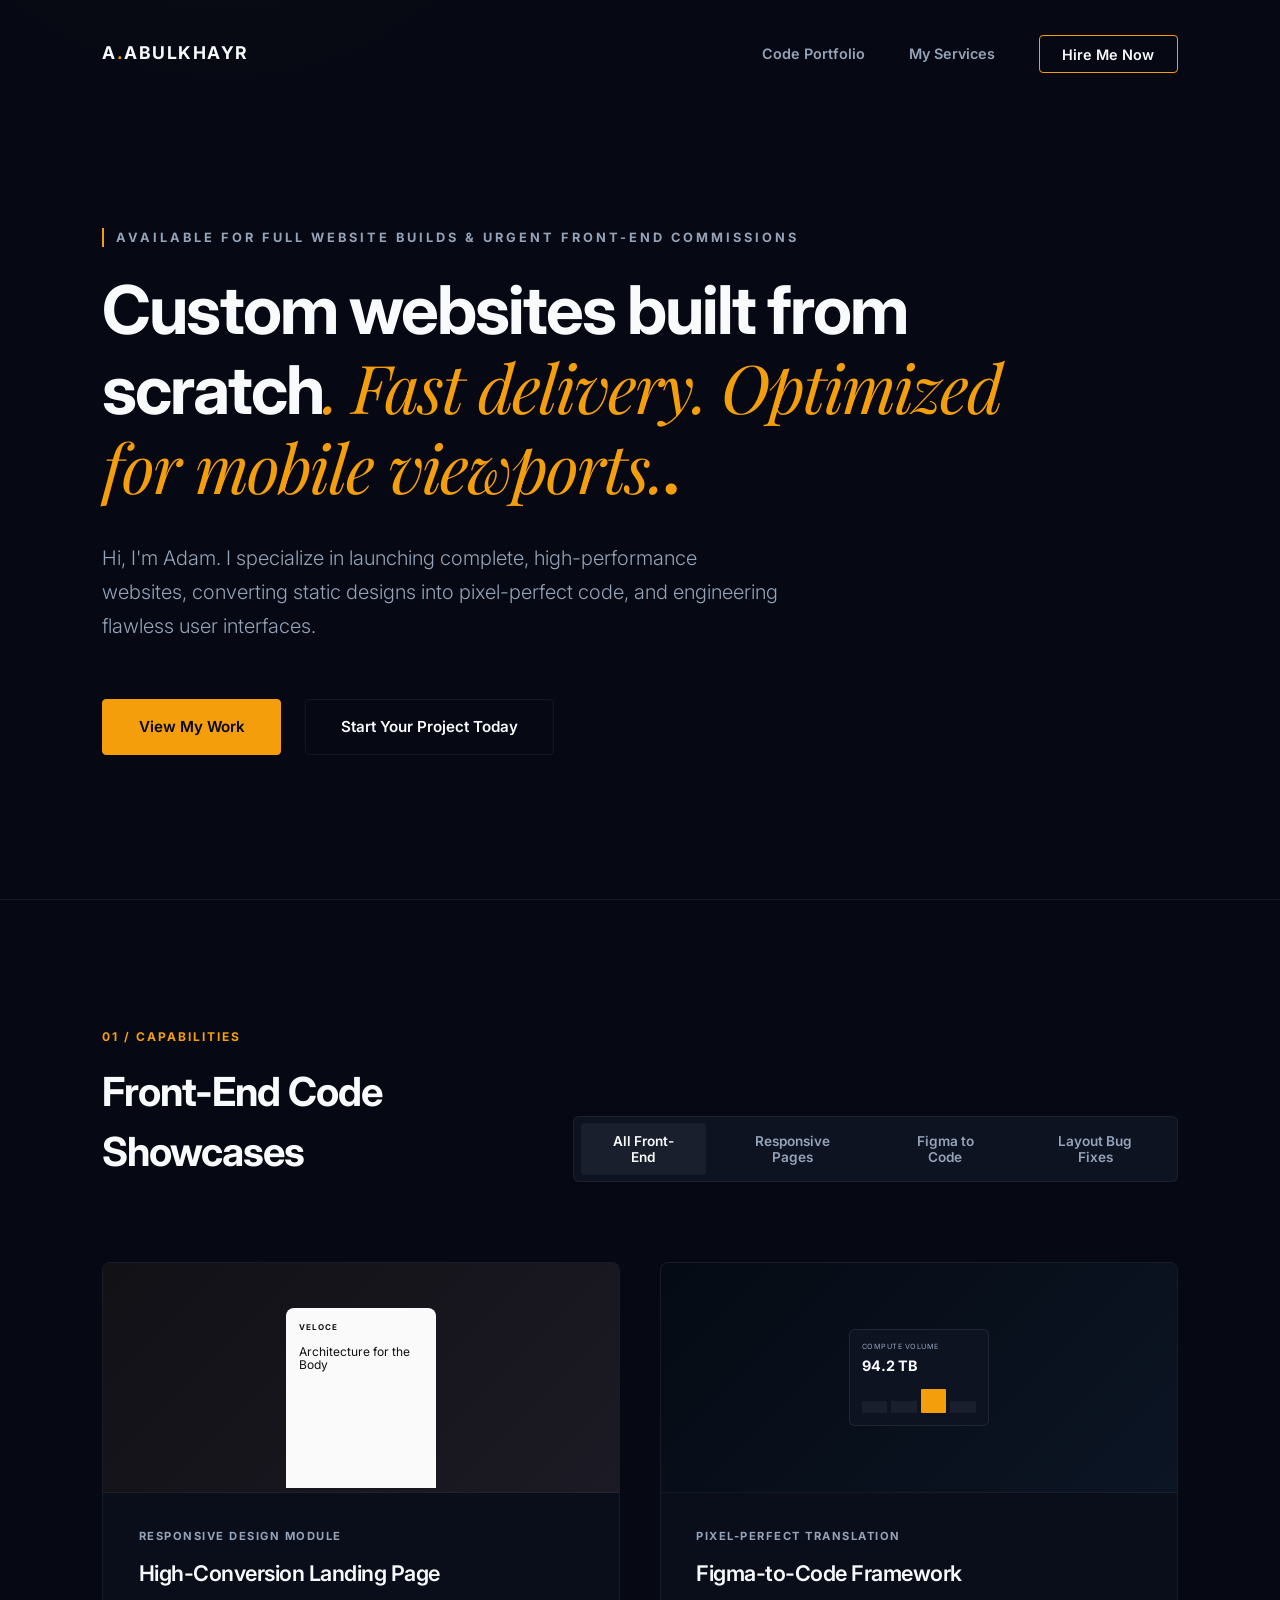
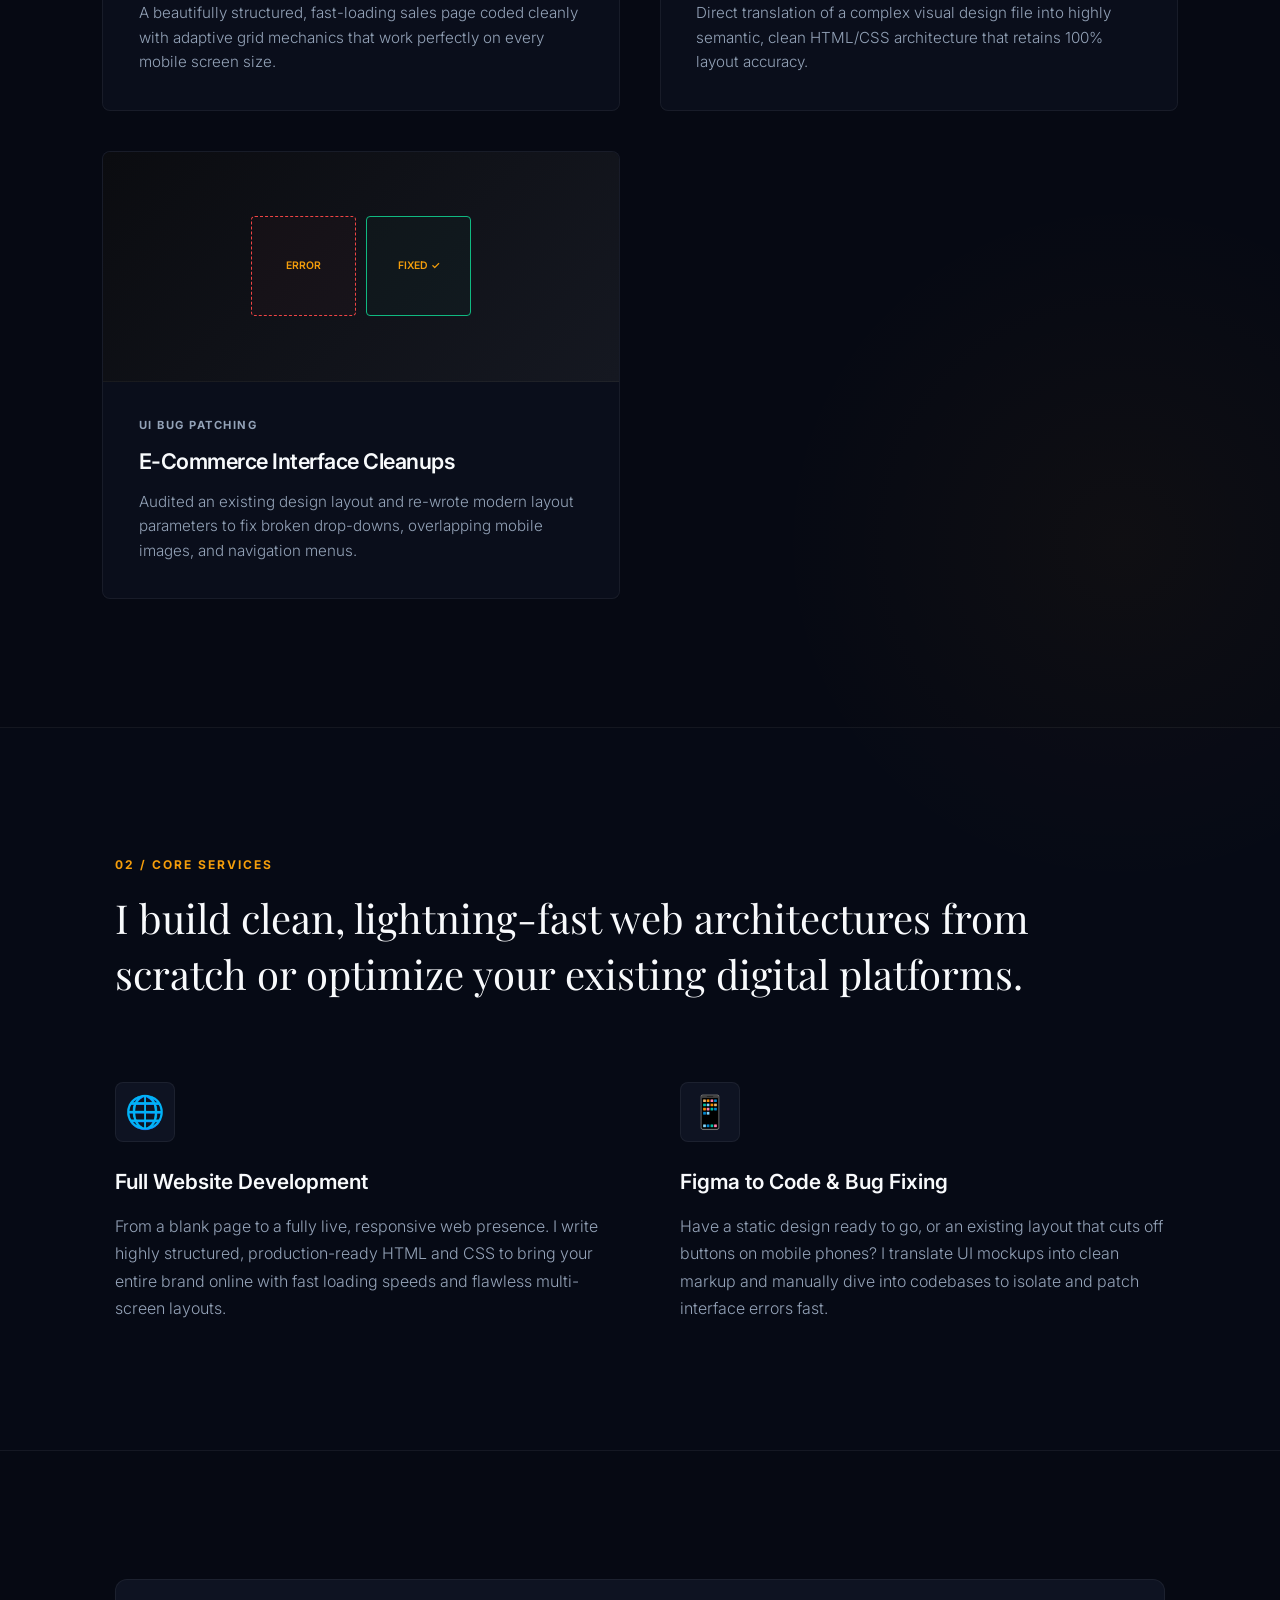
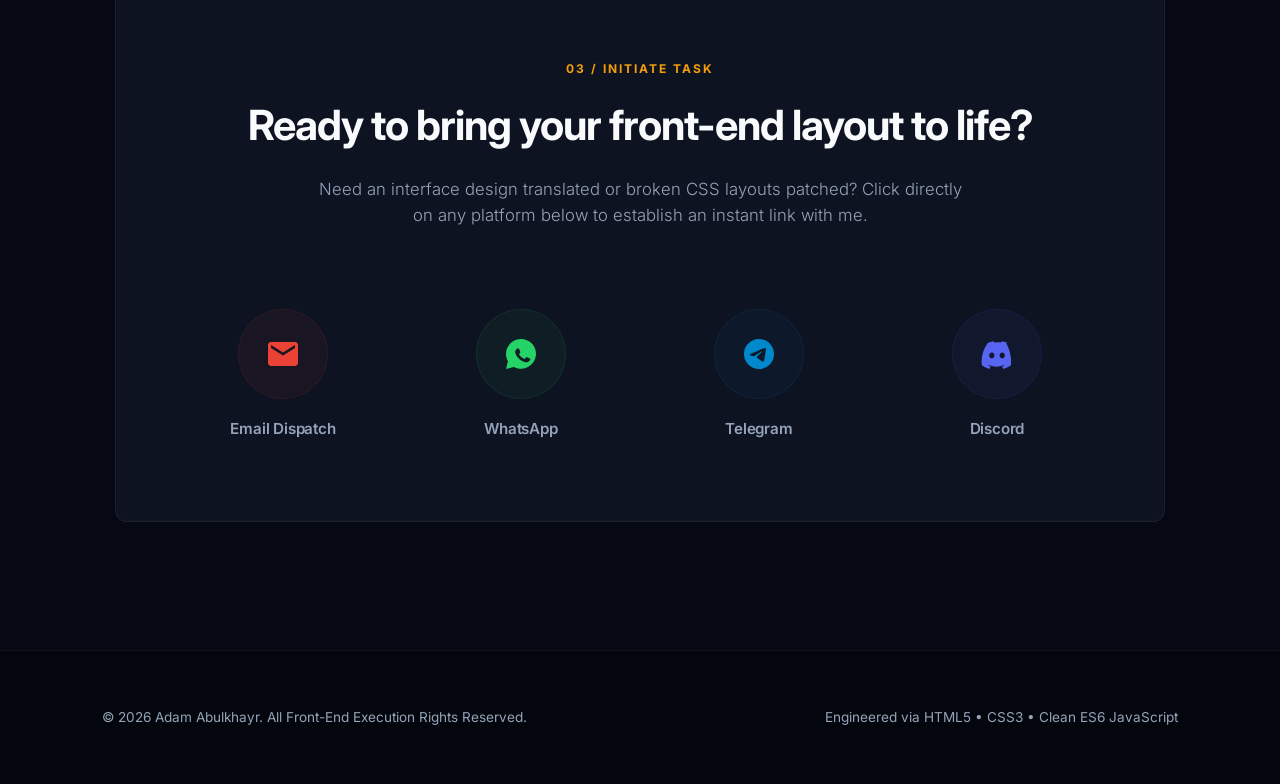
==== index.html @ d2951fb2 "Add files via upload" ====
<!DOCTYPE html>
<html lang="en">
<head>
    <meta charset="UTF-8">
    <meta name="viewport" content="width=device-width, initial-scale=1.0">
    <title>Adam Abulkhayr — Front-End Developer & UI Engineer</title>
    <link rel="icon" type="image/x-icon" href="favicon.ico">
    <link rel="stylesheet" href="style.css">
    <link rel="preconnect" href="https://fonts.googleapis.com">
    <link rel="preconnect" href="https://fonts.gstatic.com" crossorigin>
    <link href="https://fonts.googleapis.com/css2?family=Inter:wght@300;400;600;700&family=Playfair+Display:ital,wght@0,600;1,400&display=swap" rel="stylesheet">
</head>
<body>

    <div class="bg-glow glow-1"></div>
    <div class="bg-glow glow-2"></div>
    <div class="grid-overlay"></div>

    <header>
        <div class="logo">A<span>.</span>ABULKHAYR</div>
        <nav>
            <a href="#work">Code Portfolio</a>
            <a href="#services">My Services</a>
            <a href="#contact" class="nav-cta">Hire Me Now</a>
        </nav>
    </header>

    <section class="hero">
        <div class="hero-container">
            <h2 class="subtitle-tag">Available for Full Website Builds & Urgent Front-End Commissions</h2>
            <h1>Custom websites built from scratch<span class="serif-italic">. Fast delivery. Optimized for mobile viewports.</span><span>.</span></h1>
            <p class="hero-lead">Hi, I'm Adam. I specialize in launching complete, high-performance websites, converting static designs into pixel-perfect code, and engineering flawless user interfaces.</p>
            <div class="hero-actions">
                <a href="#work" class="btn-primary">View My Work</a>
                <a href="#contact" class="btn-secondary">Start Your Project Today</a>
            </div>
        </div>
    </section>

    <section id="work" class="work-section">
        <div class="section-header">
            <div>
                <p class="section-tag">01 / CAPABILITIES</p>
                <h2>Front-End Code Showcases</h2>
            </div>
            <div class="filter-tabs">
                <button class="filter-btn active" data-filter="all">All Front-End</button>
                <button class="filter-btn" data-filter="responsive">Responsive Pages</button>
                <button class="filter-btn" data-filter="figma">Figma to Code</button>
                <button class="filter-btn" data-filter="bugs">Layout Bug Fixes</button>
            </div>
        </div>

        <div class="portfolio-grid">
            <div class="project-card" data-category="responsive" onclick="window.location.href='demos.html#demo1'" style="cursor: pointer;">
                <div class="card-media preview-responsive">
                    <div class="mock-ui-phone-preview">
                        <div class="mini-veloce-hero">
                            <div class="mini-logo">VELOCE</div>
                            <div class="mini-title">Architecture for the Body</div>
                            <div class="mini-img-stripe"></div>
                        </div>
                    </div>
                    <div class="media-overlay"><span>Launch Live Demo</span></div>
                </div>
                <div class="card-body">
                    <span class="card-tag">RESPONSIVE DESIGN MODULE</span>
                    <h3>High-Conversion Landing Page</h3>
                    <p>A beautifully structured, fast-loading sales page coded cleanly with adaptive grid mechanics that work perfectly on every mobile screen size.</p>
                </div>
            </div>
            
            <div class="project-card" data-category="figma" onclick="window.location.href='demos.html#demo2'" style="cursor: pointer;">
                <div class="card-media preview-figma">
                    <div class="mock-ui-canvas-preview">
                        <div class="mini-dashboard-widget">
                            <div class="mini-w-title">COMPUTE VOLUME</div>
                            <div class="mini-w-value">94.2 TB</div>
                            <div class="mini-w-graph">
                                <span></span><span></span><span></span><span></span>
                            </div>
                        </div>
                    </div>
                    <div class="media-overlay"><span>Launch Live Demo</span></div>
                </div>
                <div class="card-body">
                    <span class="card-tag">PIXEL-PERFECT TRANSLATION</span>
                    <h3>Figma-to-Code Framework</h3>
                    <p>Direct translation of a complex visual design file into highly semantic, clean HTML/CSS architecture that retains 100% layout accuracy.</p>
                </div>
            </div>
            
            <div class="project-card" data-category="bugs" onclick="window.location.href='demos.html#demo3'" style="cursor: pointer;">
                <div class="card-media preview-bugs">
                    <div class="mock-ui-split-preview">
                        <div class="mini-pane-broken"><span>Error</span></div>
                        <div class="mini-pane-fixed"><span>Fixed ✓</span></div>
                    </div>
                    <div class="media-overlay"><span>Launch Live Demo</span></div>
                </div>
                <div class="card-body">
                    <span class="card-tag">UI BUG PATCHING</span>
                    <h3>E-Commerce Interface Cleanups</h3>
                    <p>Audited an existing design layout and re-wrote modern layout parameters to fix broken drop-downs, overlapping mobile images, and navigation menus.</p>
                </div>
            </div>
        </div>
    </section>

    <section id="services" class="services-section">
        <div class="services-container">
            <p class="section-tag">02 / CORE SERVICES</p>
            <h2>I build clean, lightning-fast web architectures from scratch or optimize your existing digital platforms.</h2>
            <div class="services-grid">
                <div class="services-col">
                    <div class="service-icon-wrapper">🌐</div>
                    <h3>Full Website Development</h3>
                    <p>From a blank page to a fully live, responsive web presence. I write highly structured, production-ready HTML and CSS to bring your entire brand online with fast loading speeds and flawless multi-screen layouts.</p>
                </div>
                <div class="services-col">
                    <div class="service-icon-wrapper">📱</div>
                    <h3>Figma to Code & Bug Fixing</h3>
                    <p>Have a static design ready to go, or an existing layout that cuts off buttons on mobile phones? I translate UI mockups into clean markup and manually dive into codebases to isolate and patch interface errors fast.</p>
                </div>
            </div>
        </div>
    </section>

    <section id="contact" class="contact-section">
        <div class="contact-card">
            <p class="section-tag">03 / INITIATE TASK</p>
            <h2>Ready to bring your front-end layout to life?</h2>
            <p class="contact-lead">Need an interface design translated or broken CSS layouts patched? Click directly on any platform below to establish an instant link with me.</p>
            
            <div class="massive-icon-matrix">
                <a href="mailto:iamadamabulkhayr@gmail.com" class="matrix-link-target" title="Send Email" target="_blank" rel="noopener">
                    <div class="giant-brand-icon icon-gmail">
                        <svg viewBox="0 0 24 24" fill="currentColor" xmlns="http://www.w3.org/2000/svg" preserveAspectRatio="xMidYMid meet">
                            <path d="M20 4H4c-1.1 0-2 .9-2 2v12c0 1.1.9 2 2 2h16c1.1 0 2-.9 2-2V6c0-1.1-.9-2-2-2zm0 4l-8 5-8-5V6l8 5 8-5v2z"/>
                        </svg>
                    </div>
                    <span class="matrix-label">Email Dispatch</span>
                </a>

                <a href="https://wa.me/2349077966090" class="matrix-link-target" title="Chat on WhatsApp" target="_blank" rel="noopener">
                    <div class="giant-brand-icon icon-whatsapp">
                        <svg viewBox="0 0 24 24" fill="currentColor" xmlns="http://www.w3.org/2000/svg" preserveAspectRatio="xMidYMid meet">
                            <path d="M12.004 2c-5.518 0-9.996 4.477-9.996 9.995 0 1.763.458 3.42 1.257 4.876L2 22l5.28-1.385c1.4.764 2.996 1.186 4.724 1.186 5.518 0 9.996-4.477 9.996-9.995C22 6.477 17.522 2 12.004 2zm5.83 14.238c-.24.675-1.187 1.226-1.637 1.272-.44.046-.874.223-2.812-.534-2.48-.968-4.085-3.486-4.207-3.65-.122-.164-1.026-1.365-1.026-2.604 0-1.24.653-1.85.886-2.102.233-.252.512-.315.683-.315.17 0 .342.002.49.01.15.007.35-.057.548.42.204.493.698 1.7.759 1.823.06.124.1.267.018.432-.082.165-.123.268-.246.412-.122.144-.258.32-.367.43-.122.12-.25.25-.107.496.143.245.635 1.047 1.36 1.693.935.83 1.722 1.086 1.967 1.208.245.122.39.103.534-.06.144-.165.613-.712.776-.957.164-.244.327-.205.55-.123.224.083 1.423.67 1.669.793.246.123.408.185.47.29.06.106.06.61-.18 1.285z"/>
                        </svg>
                    </div>
                    <span class="matrix-label">WhatsApp</span>
                </a>

                <a href="https://t.me/adamabulkahyr" class="matrix-link-target" title="Open Telegram Channel" target="_blank" rel="noopener">
                    <div class="giant-brand-icon icon-telegram">
                        <svg viewBox="0 0 24 24" fill="currentColor" xmlns="http://www.w3.org/2000/svg" preserveAspectRatio="xMidYMid meet">
                            <path d="M12 2C6.48 2 2 6.48 2 12s4.48 10 10 10 10-4.48 10-10S17.52 2 12 2zm4.64 6.8c-.15 1.58-.8 5.42-1.13 7.19-.14.75-.42 1-.68 1.03-.58.05-1.02-.38-1.58-.75-.88-.58-1.38-.94-2.23-1.5-1-.65-.35-1 .22-1.59.15-.15 2.71-2.48 2.76-2.69a.2.2 0 00-.05-.18c-.06-.05-.14-.03-.21-.02-.09.02-1.49.95-4.22 2.79-.4.27-.76.41-1.08.4-.36-.01-1.04-.2-1.55-.37-.63-.2-1.12-.31-1.08-.66.02-.18.27-.36.74-.55 2.92-1.27 4.86-2.11 5.83-2.51 2.78-1.16 3.35-1.36 3.73-1.36.08 0 .27.02.39.12.1.08.13.19.14.27-.01.06.01.24 0 .33z"/>
                        </svg>
                    </div>
                    <span class="matrix-label">Telegram</span>
                </a>

                <a href="#" class="matrix-link-target" title="Copy Discord Username" onclick="navigator.clipboard.writeText('adamabulkahyr'); alert('Discord handle copied to clipboard!'); return false;">
                    <div class="giant-brand-icon icon-discord">
                        <svg viewBox="0 0 24 24" fill="currentColor" xmlns="http://www.w3.org/2000/svg" preserveAspectRatio="xMidYMid meet">
                            <path d="M19.27 4.73a16.1 16.1 0 00-3.97-1.23.05.05 0 00-.05.02c-.17.3-.37.63-.5.78a14.85 14.85 0 00-4.5 0c-.13-.15-.33-.48-.5-.78a.05.05 0 00-.05-.02 16.1 16.1 0 00-3.97 1.23.05.05 0 00-.02.02C2.18 9.79 1.48 14.71 1.83 19.54a.05.05 0 00.02.04 16.18 16.18 0 004.9 2.48.05.05 0 00.06-.02c.38-.52.72-1.07 1-1.65a.05.05 0 00-.03-.07 10.57 10.57 0 01-1.54-.73.05.05 0 010-.09c.1-.07.2-.15.3-.23a.05.05 0 01.05 0 11.53 11.53 0 009.96 0 .05.05 0 01.05 0c.1.08.2.16.3.23a.05.05 0 010 .09 10.51 10.51 0 01-1.54.73.05.05 0 00-.03.07c.29.58.63 1.13 1 1.65a.05.05 0 00.06.02 16.18 16.18 0 004.9-2.48.05.05 0 00.02-.04c.4-5.34-.66-10.22-3.1-14.79a.05.05 0 00-.02-.02zM8.52 14.91c-.95 0-1.74-.88-1.74-1.95s.76-1.95 1.74-1.95c.99 0 1.76.88 1.74 1.95 0 1.07-.75 1.95-1.74 1.95zm6.96 0c-.95 0-1.74-.88-1.74-1.95s.76-1.95 1.74-1.95c.99 0 1.76.88 1.74 1.95 0 1.07-.75 1.95-1.74 1.95z"/>
                        </svg>
                    </div>
                    <span class="matrix-label">Discord</span>
                </a>
            </div>
        </div>
    </section>

    <footer>
        <div class="footer-wrap">
            <p class="copyright">&copy; 2026 Adam Abulkhayr. All Front-End Execution Rights Reserved.</p>
            <p class="footer-tech">Engineered via HTML5 • CSS3 • Clean ES6 JavaScript</p>
        </div>
    </footer>

    <script src="main.js"></script>
</body>
</html>
---- style.css ----
:root {
    --bg-base: #060913;
    --bg-surface: #0e1322;
    --bg-card: rgba(14, 19, 34, 0.6);
    --border-subtle: rgba(255, 255, 255, 0.06);
    --text-main: #f8fafc;
    --text-muted: #94a3b8;
    --accent: #f59e0b;
    --accent-hover: #fbbf24;
    --transition-smooth: all 0.4s cubic-bezier(0.16, 1, 0.3, 1);
}

/* Global Layout Rules */
* { margin: 0; padding: 0; box-sizing: border-box; font-family: 'Inter', sans-serif; scroll-behavior: smooth; }
body { background-color: var(--bg-base); color: var(--text-main); overflow-x: hidden; position: relative; line-height: 1.5; }
span { color: var(--accent); }
.serif-italic { font-family: 'Playfair Display', serif; font-style: italic; font-weight: 400; }
.section-tag { font-size: 0.75rem; font-weight: 700; letter-spacing: 2px; color: var(--accent); margin-bottom: 1rem; }

/* Background Overlays */
.bg-glow { position: absolute; width: 700px; height: 700px; border-radius: 50%; background: radial-gradient(circle, rgba(245, 158, 11, 0.04) 0%, rgba(0,0,0,0) 70%); z-index: -2; pointer-events: none; }
.glow-1 { top: -15%; left: -10%; }
.glow-2 { top: 45%; right: -15%; }
.grid-overlay { position: fixed; top: 0; left: 0; width: 100%; height: 100%; background-image: linear-gradient(rgba(255, 255, 255, 0.005) 1px, transparent 1px), linear-gradient(90deg, rgba(255, 255, 255, 0.005) 1px, transparent 1px); background-size: 40px 40px; z-index: -1; pointer-events: none; }

/* Header & Nav */
header { display: flex; justify-content: space-between; align-items: center; padding: 2.5rem 8%; position: absolute; width: 100%; z-index: 10; }
.logo { font-weight: 700; font-size: 1.1rem; letter-spacing: 1.5px; }
nav a { color: var(--text-muted); text-decoration: none; font-weight: 600; font-size: 0.9rem; margin-left: 2.5rem; transition: var(--transition-smooth); }
nav a:hover { color: var(--text-main); }
.nav-cta { border: 1px solid var(--accent); color: var(--text-main) !important; padding: 0.6rem 1.4rem; border-radius: 4px; }
.nav-cta:hover { background-color: rgba(245, 158, 11, 0.1); transform: translateY(-1px); }

/* Hero */
.hero { min-height: 100vh; display: flex; align-items: center; padding: 0 8%; border-bottom: 1px solid var(--border-subtle); }
.hero-container { max-width: 920px; padding-top: 5rem; }
.subtitle-tag { font-size: 0.8rem; text-transform: uppercase; letter-spacing: 3px; color: var(--text-muted); margin-bottom: 1.5rem; display: inline-block; border-left: 2px solid var(--accent); padding-left: 12px; }
.hero h1 { font-size: 4.2rem; font-weight: 700; line-height: 1.15; letter-spacing: -2px; margin-bottom: 2rem; }
.hero-lead { font-size: 1.25rem; line-height: 1.7; color: var(--text-muted); max-width: 680px; margin-bottom: 3.5rem; font-weight: 300; }
.hero-actions { display: flex; gap: 1.5rem; }

.btn-primary, .btn-secondary { padding: 1rem 2.2rem; border-radius: 4px; font-weight: 600; text-decoration: none; font-size: 0.95rem; transition: var(--transition-smooth); cursor: pointer; border: 1px solid transparent; }
.btn-primary { background-color: var(--accent); color: var(--bg-base); border-color: var(--accent); }
.btn-primary:hover { background-color: var(--accent-hover); border-color: var(--accent-hover); transform: translateY(-2px); box-shadow: 0 10px 20px rgba(245, 158, 11, 0.15); }
.btn-secondary { background-color: transparent; color: var(--text-main); border-color: var(--border-subtle); }
.btn-secondary:hover { background-color: rgba(255,255,255,0.02); border-color: var(--text-muted); transform: translateY(-2px); }

/* Portfolio Grid Infrastructure */
.work-section { padding: 8rem 8%; border-bottom: 1px solid var(--border-subtle); }
.section-header { display: flex; justify-content: space-between; align-items: flex-end; margin-bottom: 5rem; }
.work-section h2 { font-size: 2.5rem; letter-spacing: -1px; font-weight: 700; }
.filter-tabs { display: flex; gap: 0.5rem; background: var(--bg-surface); padding: 0.4rem; border-radius: 6px; border: 1px solid var(--border-subtle); }
.filter-btn { background: transparent; border: none; color: var(--text-muted); padding: 0.6rem 1.4rem; font-size: 0.85rem; font-weight: 600; border-radius: 4px; cursor: pointer; transition: var(--transition-smooth); }
.filter-btn.active, .filter-btn:hover { color: var(--text-main); background: rgba(255, 255, 255, 0.05); }

.portfolio-grid { display: grid; grid-template-columns: repeat(auto-fit, minmax(340px, 1fr)); gap: 2.5rem; }
.project-card { background: var(--bg-card); border: 1px solid var(--border-subtle); border-radius: 8px; overflow: hidden; backdrop-filter: blur(16px); transition: var(--transition-smooth); display: flex; flex-direction: column; }
.project-card.hidden { display: none; }
.project-card:hover { transform: translateY(-8px); border-color: rgba(245, 158, 11, 0.3); box-shadow: 0 15px 30px rgba(0,0,0,0.3); }

.card-media { height: 230px; position: relative; border-bottom: 1px solid var(--border-subtle); display: flex; align-items: center; justify-content: center; overflow: hidden; background: #090e1a; }
.media-overlay { position: absolute; width: 100%; height: 100%; background: rgba(6, 9, 19, 0.85); opacity: 0; display: flex; align-items: center; justify-content: center; transition: var(--transition-smooth); z-index: 5; }
.project-card:hover .media-overlay { opacity: 1; }
.media-overlay span { border: 1px solid var(--accent); padding: 0.5rem 1.2rem; font-size: 0.85rem; font-weight: 600; border-radius: 4px; background: var(--bg-base); }

.card-body { padding: 2.2rem; flex-grow: 1; display: flex; flex-direction: column; }
.card-tag { font-size: 0.7rem; font-weight: 700; color: var(--text-muted); letter-spacing: 1.5px; display: block; margin-bottom: 0.75rem; }
.card-body h3 { font-size: 1.35rem; margin-bottom: 0.75rem; font-weight: 600; letter-spacing: -0.5px; }
.card-body p { color: var(--text-muted); line-height: 1.6; font-size: 0.95rem; font-weight: 300; }

/* Mini Previews Metering Live Demo Workspace Frameworks */
.preview-responsive { background: linear-gradient(135deg, #111116 0%, #1c1a24 100%); }
.mock-ui-phone-preview { width: 150px; height: 180px; background: #fafafa; border-radius: 8px 8px 0 0; padding: 12px; border: 1px solid rgba(255,255,255,0.1); transform: translateY(20px); transition: var(--transition-smooth); }
.project-card:hover .mock-ui-phone-preview { transform: translateY(10px) scale(1.03); }
.mini-veloce-hero { color: #111; text-align: left; }
.mini-logo { font-size: 0.5rem; font-weight: 700; letter-spacing: 1px; margin-bottom: 12px; }
.mini-title { font-size: 0.75rem; font-weight: 400; line-height: 1.1; margin-bottom: 10px; }
.mini-img-stripe { height: 70px; background: url('https://images.unsplash.com/photo-1539571696357-5a69c17a67c6?auto=format&fit=crop&w=300&q=80') center/cover no-repeat; border-radius: 2px; }

.preview-figma { background: linear-gradient(135deg, #050b14 0%, #0c1524 100%); }
.mock-ui-canvas-preview { width: 180px; height: 120px; display: flex; align-items: center; justify-content: center; transition: var(--transition-smooth); }
.project-card:hover .mock-ui-canvas-preview { transform: scale(1.05); }
.mini-dashboard-widget { background: #0e1322; border: 1px solid rgba(255,255,255,0.08); padding: 12px; border-radius: 6px; width: 140px; }
.mini-w-title { font-size: 0.45rem; color: #94a3b8; letter-spacing: 0.5px; margin-bottom: 2px; }
.mini-w-value { font-size: 0.9rem; font-weight: 700; margin-bottom: 6px; }
.mini-w-graph { display: flex; gap: 4px; height: 30px; align-items: flex-end; }
.mini-w-graph span { flex: 1; background: rgba(255,255,255,0.05); border-radius: 1px; height: 40%; }
.mini-w-graph span:nth-child(3) { background: #f59e0b; height: 80%; }

.preview-bugs { background: linear-gradient(135deg, #0b0c10 0%, #151821 100%); }
.mock-ui-split-preview { width: 220px; height: 100px; display: flex; gap: 10px; transition: var(--transition-smooth); }
.project-card:hover .mock-ui-split-preview { transform: scale(1.02); }
.mini-pane-broken, .mini-pane-fixed { flex: 1; border-radius: 4px; display: flex; align-items: center; justify-content: center; font-size: 0.65rem; font-weight: 600; text-transform: uppercase; }
.mini-pane-broken { background: rgba(239, 68, 68, 0.03); border: 1px dashed #ef4444; color: #f87171; }
.mini-pane-fixed { background: rgba(16, 185, 129, 0.03); border: 1px solid #10b981; color: #34d399; }

/* Services Layout */
.services-section { padding: 8rem 8%; background: rgba(14, 19, 34, 0.2); border-bottom: 1px solid var(--border-subtle); }
.services-container { max-width: 1050px; margin: 0 auto; }
.services-section h2 { font-family: 'Playfair Display', serif; font-size: 2.5rem; font-weight: 400; line-height: 1.4; margin-bottom: 5rem; }
.services-grid { display: grid; grid-template-columns: 1fr 1fr; gap: 5rem; }
.service-icon-wrapper { font-size: 2rem; margin-bottom: 1.5rem; background: var(--bg-surface); width: 60px; height: 60px; display: flex; align-items: center; justify-content: center; border-radius: 8px; border: 1px solid var(--border-subtle); }
.services-col h3 { font-size: 1.3rem; margin-bottom: 1rem; font-weight: 600; }
.services-col p { color: var(--text-muted); line-height: 1.7; font-size: 1rem; font-weight: 300; }

/* Communications Matrix Styles - Anti-Distortion Framework */
.contact-section { padding: 8rem 8%; display: flex; justify-content: center; }
.contact-card { background: var(--bg-surface); border: 1px solid var(--border-subtle); border-radius: 12px; padding: 5rem 4rem; max-width: 1050px; width: 100%; text-align: center; }
.contact-section h2 { font-size: 2.6rem; letter-spacing: -1px; margin-bottom: 1.2rem; font-weight: 700; }
.contact-lead { color: var(--text-muted); margin-bottom: 5rem; font-weight: 300; max-width: 650px; margin-left: auto; margin-right: auto; font-size: 1.05rem; line-height: 1.6; }

.massive-icon-matrix { 
    display: grid; 
    grid-template-columns: repeat(4, 1fr); 
    gap: 2rem; 
    justify-items: center; 
    align-items: center; 
    margin-top: 2rem; 
}

.matrix-link-target { 
    text-decoration: none; 
    display: flex; 
    flex-direction: column; 
    align-items: center; 
    gap: 1.2rem; 
    cursor: pointer; 
    width: 100%; 
    max-width: 160px; 
    transition: var(--transition-smooth); 
}

/* Perfect Circle Containers (Explicitly Sized & Rigid) */
.giant-brand-icon { 
    width: 90px; 
    height: 90px; 
    border-radius: 50%; 
    display: flex; 
    align-items: center; 
    justify-content: center; 
    transition: all 0.35s cubic-bezier(0.16, 1, 0.3, 1); 
    border: 1px solid transparent; 
    flex-shrink: 0; /* Stops flexbox squishing */
}

/* Anti-Distortion SVG Vector Engine Rules */
.giant-brand-icon svg { 
    width: 36px; 
    height: 36px; 
    max-width: 36px;
    max-height: 36px;
    display: block; 
    flex-shrink: 0; /* Restricts vector geometry path to a perfect square aspect */
}

/* Individual Brand Custom Accents */
.icon-gmail { background: rgba(234, 67, 53, 0.05); color: #ea4335; border-color: rgba(234, 67, 53, 0.1); }
.icon-whatsapp { background: rgba(37, 211, 102, 0.05); color: #25d366; border-color: rgba(37, 211, 102, 0.1); }
.icon-telegram { background: rgba(0, 136, 204, 0.05); color: #0088cc; border-color: rgba(0, 136, 204, 0.1); }
.icon-discord { background: rgba(88, 101, 242, 0.05); color: #5865f2; border-color: rgba(88, 101, 242, 0.1); }

.matrix-label { font-size: 0.95rem; font-weight: 600; color: var(--text-muted); letter-spacing: -0.2px; transition: var(--transition-smooth); }

/* Interaction States */
.matrix-link-target:hover .giant-brand-icon { transform: translateY(-6px); border-color: currentColor; box-shadow: 0 12px 24px rgba(0, 0, 0, 0.3); }
.matrix-link-target:hover .matrix-label { color: var(--text-main); }

/* Footer Elements */
footer { padding: 3.5rem 8%; border-top: 1px solid var(--border-subtle); background: #04060d; }
.footer-wrap { display: flex; justify-content: space-between; color: var(--text-muted); font-size: 0.85rem; }

/* Responsive Media Engine Adjustments */
@media (max-width: 960px) {
    .hero h1 { font-size: 3rem; }
    .section-header { flex-direction: column; align-items: flex-start; gap: 2rem; }
    .services-grid { grid-template-columns: 1fr; gap: 3.5rem; }
    header { padding: 2rem 5%; }
    .hero, .work-section, .services-section, .contact-section { padding-left: 5%; padding-right: 5%; }
}

@media (max-width: 768px) {
    .massive-icon-matrix { grid-template-columns: repeat(2, 1fr); gap: 3rem 1.5rem; }
    .contact-card { padding: 4rem 1.5rem; }
    .contact-section h2 { font-size: 2rem; }
}
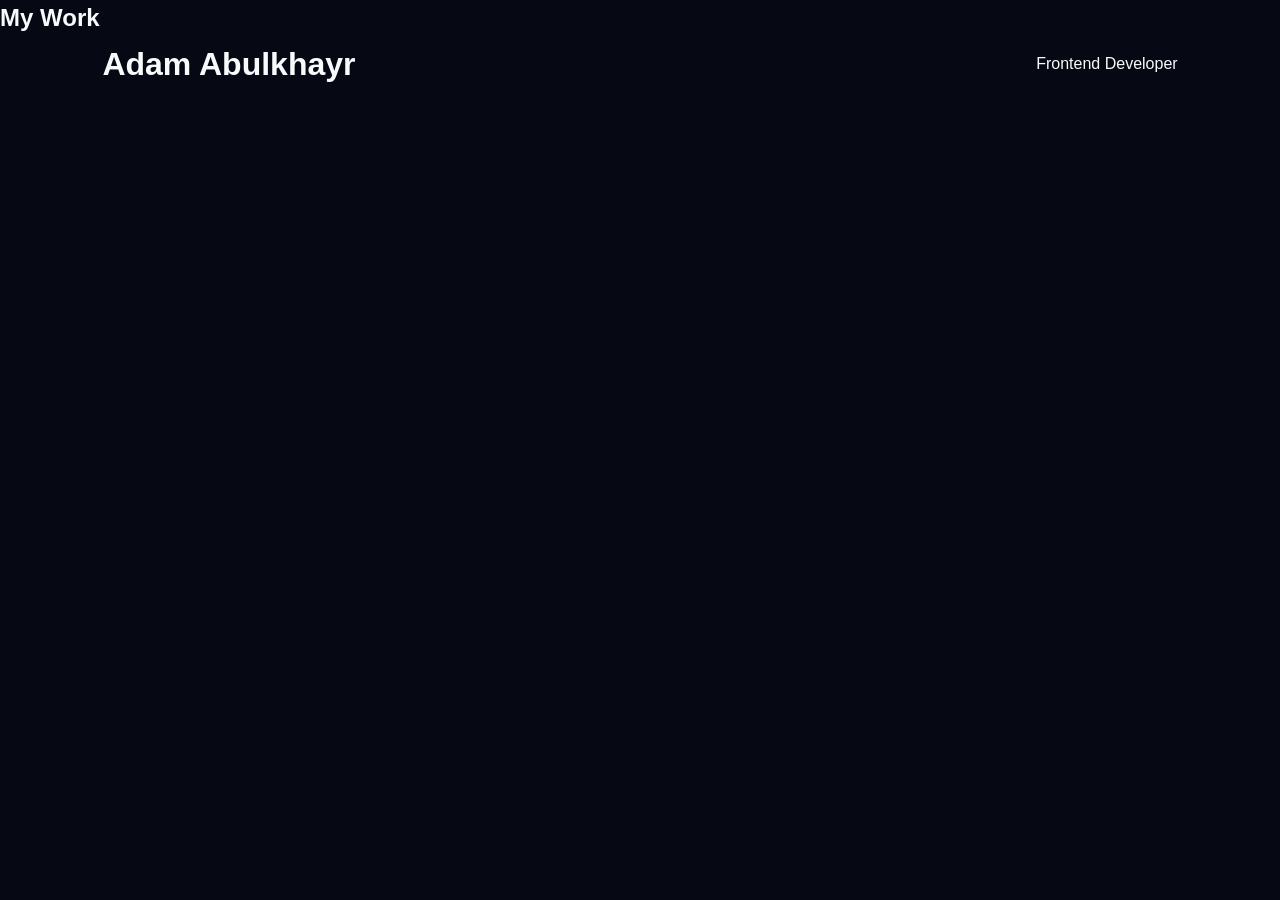
==== commit ed610565: "Revamp index.html structure and content Updated the structure and content of the index.html file, in" ====
--- a/index.html
+++ b/index.html
@@ -2,183 +2,24 @@
 <html lang="en">
 <head>
     <meta charset="UTF-8">
+    <!-- This meta tag is the magic fix for mobile! -->
     <meta name="viewport" content="width=device-width, initial-scale=1.0">
-    <title>Adam Abulkhayr — Front-End Developer & UI Engineer</title>
-    <link rel="icon" type="image/x-icon" href="favicon.ico">
+    <title>Adam Abulkhayr | Web Developer</title>
     <link rel="stylesheet" href="style.css">
-    <link rel="preconnect" href="https://fonts.googleapis.com">
-    <link rel="preconnect" href="https://fonts.gstatic.com" crossorigin>
-    <link href="https://fonts.googleapis.com/css2?family=Inter:wght@300;400;600;700&family=Playfair+Display:ital,wght@0,600;1,400&display=swap" rel="stylesheet">
 </head>
 <body>
-
-    <div class="bg-glow glow-1"></div>
-    <div class="bg-glow glow-2"></div>
-    <div class="grid-overlay"></div>
-
     <header>
-        <div class="logo">A<span>.</span>ABULKHAYR</div>
-        <nav>
-            <a href="#work">Code Portfolio</a>
-            <a href="#services">My Services</a>
-            <a href="#contact" class="nav-cta">Hire Me Now</a>
-        </nav>
+        <h1>Adam Abulkhayr</h1>
+        <p>Frontend Developer</p>
     </header>
 
-    <section class="hero">
-        <div class="hero-container">
-            <h2 class="subtitle-tag">Available for Full Website Builds & Urgent Front-End Commissions</h2>
-            <h1>Custom websites built from scratch<span class="serif-italic">. Fast delivery. Optimized for mobile viewports.</span><span>.</span></h1>
-            <p class="hero-lead">Hi, I'm Adam. I specialize in launching complete, high-performance websites, converting static designs into pixel-perfect code, and engineering flawless user interfaces.</p>
-            <div class="hero-actions">
-                <a href="#work" class="btn-primary">View My Work</a>
-                <a href="#contact" class="btn-secondary">Start Your Project Today</a>
-            </div>
-        </div>
-    </section>
-
-    <section id="work" class="work-section">
-        <div class="section-header">
-            <div>
-                <p class="section-tag">01 / CAPABILITIES</p>
-                <h2>Front-End Code Showcases</h2>
-            </div>
-            <div class="filter-tabs">
-                <button class="filter-btn active" data-filter="all">All Front-End</button>
-                <button class="filter-btn" data-filter="responsive">Responsive Pages</button>
-                <button class="filter-btn" data-filter="figma">Figma to Code</button>
-                <button class="filter-btn" data-filter="bugs">Layout Bug Fixes</button>
-            </div>
-        </div>
-
-        <div class="portfolio-grid">
-            <div class="project-card" data-category="responsive" onclick="window.location.href='demos.html#demo1'" style="cursor: pointer;">
-                <div class="card-media preview-responsive">
-                    <div class="mock-ui-phone-preview">
-                        <div class="mini-veloce-hero">
-                            <div class="mini-logo">VELOCE</div>
-                            <div class="mini-title">Architecture for the Body</div>
-                            <div class="mini-img-stripe"></div>
-                        </div>
-                    </div>
-                    <div class="media-overlay"><span>Launch Live Demo</span></div>
-                </div>
-                <div class="card-body">
-                    <span class="card-tag">RESPONSIVE DESIGN MODULE</span>
-                    <h3>High-Conversion Landing Page</h3>
-                    <p>A beautifully structured, fast-loading sales page coded cleanly with adaptive grid mechanics that work perfectly on every mobile screen size.</p>
-                </div>
-            </div>
-            
-            <div class="project-card" data-category="figma" onclick="window.location.href='demos.html#demo2'" style="cursor: pointer;">
-                <div class="card-media preview-figma">
-                    <div class="mock-ui-canvas-preview">
-                        <div class="mini-dashboard-widget">
-                            <div class="mini-w-title">COMPUTE VOLUME</div>
-                            <div class="mini-w-value">94.2 TB</div>
-                            <div class="mini-w-graph">
-                                <span></span><span></span><span></span><span></span>
-                            </div>
-                        </div>
-                    </div>
-                    <div class="media-overlay"><span>Launch Live Demo</span></div>
-                </div>
-                <div class="card-body">
-                    <span class="card-tag">PIXEL-PERFECT TRANSLATION</span>
-                    <h3>Figma-to-Code Framework</h3>
-                    <p>Direct translation of a complex visual design file into highly semantic, clean HTML/CSS architecture that retains 100% layout accuracy.</p>
-                </div>
-            </div>
-            
-            <div class="project-card" data-category="bugs" onclick="window.location.href='demos.html#demo3'" style="cursor: pointer;">
-                <div class="card-media preview-bugs">
-                    <div class="mock-ui-split-preview">
-                        <div class="mini-pane-broken"><span>Error</span></div>
-                        <div class="mini-pane-fixed"><span>Fixed ✓</span></div>
-                    </div>
-                    <div class="media-overlay"><span>Launch Live Demo</span></div>
-                </div>
-                <div class="card-body">
-                    <span class="card-tag">UI BUG PATCHING</span>
-                    <h3>E-Commerce Interface Cleanups</h3>
-                    <p>Audited an existing design layout and re-wrote modern layout parameters to fix broken drop-downs, overlapping mobile images, and navigation menus.</p>
-                </div>
-            </div>
-        </div>
-    </section>
-
-    <section id="services" class="services-section">
-        <div class="services-container">
-            <p class="section-tag">02 / CORE SERVICES</p>
-            <h2>I build clean, lightning-fast web architectures from scratch or optimize your existing digital platforms.</h2>
-            <div class="services-grid">
-                <div class="services-col">
-                    <div class="service-icon-wrapper">🌐</div>
-                    <h3>Full Website Development</h3>
-                    <p>From a blank page to a fully live, responsive web presence. I write highly structured, production-ready HTML and CSS to bring your entire brand online with fast loading speeds and flawless multi-screen layouts.</p>
-                </div>
-                <div class="services-col">
-                    <div class="service-icon-wrapper">📱</div>
-                    <h3>Figma to Code & Bug Fixing</h3>
-                    <p>Have a static design ready to go, or an existing layout that cuts off buttons on mobile phones? I translate UI mockups into clean markup and manually dive into codebases to isolate and patch interface errors fast.</p>
-                </div>
-            </div>
-        </div>
-    </section>
-
-    <section id="contact" class="contact-section">
-        <div class="contact-card">
-            <p class="section-tag">03 / INITIATE TASK</p>
-            <h2>Ready to bring your front-end layout to life?</h2>
-            <p class="contact-lead">Need an interface design translated or broken CSS layouts patched? Click directly on any platform below to establish an instant link with me.</p>
-            
-            <div class="massive-icon-matrix">
-                <a href="mailto:iamadamabulkhayr@gmail.com" class="matrix-link-target" title="Send Email" target="_blank" rel="noopener">
-                    <div class="giant-brand-icon icon-gmail">
-                        <svg viewBox="0 0 24 24" fill="currentColor" xmlns="http://www.w3.org/2000/svg" preserveAspectRatio="xMidYMid meet">
-                            <path d="M20 4H4c-1.1 0-2 .9-2 2v12c0 1.1.9 2 2 2h16c1.1 0 2-.9 2-2V6c0-1.1-.9-2-2-2zm0 4l-8 5-8-5V6l8 5 8-5v2z"/>
-                        </svg>
-                    </div>
-                    <span class="matrix-label">Email Dispatch</span>
-                </a>
-
-                <a href="https://wa.me/2349077966090" class="matrix-link-target" title="Chat on WhatsApp" target="_blank" rel="noopener">
-                    <div class="giant-brand-icon icon-whatsapp">
-                        <svg viewBox="0 0 24 24" fill="currentColor" xmlns="http://www.w3.org/2000/svg" preserveAspectRatio="xMidYMid meet">
-                            <path d="M12.004 2c-5.518 0-9.996 4.477-9.996 9.995 0 1.763.458 3.42 1.257 4.876L2 22l5.28-1.385c1.4.764 2.996 1.186 4.724 1.186 5.518 0 9.996-4.477 9.996-9.995C22 6.477 17.522 2 12.004 2zm5.83 14.238c-.24.675-1.187 1.226-1.637 1.272-.44.046-.874.223-2.812-.534-2.48-.968-4.085-3.486-4.207-3.65-.122-.164-1.026-1.365-1.026-2.604 0-1.24.653-1.85.886-2.102.233-.252.512-.315.683-.315.17 0 .342.002.49.01.15.007.35-.057.548.42.204.493.698 1.7.759 1.823.06.124.1.267.018.432-.082.165-.123.268-.246.412-.122.144-.258.32-.367.43-.122.12-.25.25-.107.496.143.245.635 1.047 1.36 1.693.935.83 1.722 1.086 1.967 1.208.245.122.39.103.534-.06.144-.165.613-.712.776-.957.164-.244.327-.205.55-.123.224.083 1.423.67 1.669.793.246.123.408.185.47.29.06.106.06.61-.18 1.285z"/>
-                        </svg>
-                    </div>
-                    <span class="matrix-label">WhatsApp</span>
-                </a>
-
-                <a href="https://t.me/adamabulkahyr" class="matrix-link-target" title="Open Telegram Channel" target="_blank" rel="noopener">
-                    <div class="giant-brand-icon icon-telegram">
-                        <svg viewBox="0 0 24 24" fill="currentColor" xmlns="http://www.w3.org/2000/svg" preserveAspectRatio="xMidYMid meet">
-                            <path d="M12 2C6.48 2 2 6.48 2 12s4.48 10 10 10 10-4.48 10-10S17.52 2 12 2zm4.64 6.8c-.15 1.58-.8 5.42-1.13 7.19-.14.75-.42 1-.68 1.03-.58.05-1.02-.38-1.58-.75-.88-.58-1.38-.94-2.23-1.5-1-.65-.35-1 .22-1.59.15-.15 2.71-2.48 2.76-2.69a.2.2 0 00-.05-.18c-.06-.05-.14-.03-.21-.02-.09.02-1.49.95-4.22 2.79-.4.27-.76.41-1.08.4-.36-.01-1.04-.2-1.55-.37-.63-.2-1.12-.31-1.08-.66.02-.18.27-.36.74-.55 2.92-1.27 4.86-2.11 5.83-2.51 2.78-1.16 3.35-1.36 3.73-1.36.08 0 .27.02.39.12.1.08.13.19.14.27-.01.06.01.24 0 .33z"/>
-                        </svg>
-                    </div>
-                    <span class="matrix-label">Telegram</span>
-                </a>
-
-                <a href="#" class="matrix-link-target" title="Copy Discord Username" onclick="navigator.clipboard.writeText('adamabulkahyr'); alert('Discord handle copied to clipboard!'); return false;">
-                    <div class="giant-brand-icon icon-discord">
-                        <svg viewBox="0 0 24 24" fill="currentColor" xmlns="http://www.w3.org/2000/svg" preserveAspectRatio="xMidYMid meet">
-                            <path d="M19.27 4.73a16.1 16.1 0 00-3.97-1.23.05.05 0 00-.05.02c-.17.3-.37.63-.5.78a14.85 14.85 0 00-4.5 0c-.13-.15-.33-.48-.5-.78a.05.05 0 00-.05-.02 16.1 16.1 0 00-3.97 1.23.05.05 0 00-.02.02C2.18 9.79 1.48 14.71 1.83 19.54a.05.05 0 00.02.04 16.18 16.18 0 004.9 2.48.05.05 0 00.06-.02c.38-.52.72-1.07 1-1.65a.05.05 0 00-.03-.07 10.57 10.57 0 01-1.54-.73.05.05 0 010-.09c.1-.07.2-.15.3-.23a.05.05 0 01.05 0 11.53 11.53 0 009.96 0 .05.05 0 01.05 0c.1.08.2.16.3.23a.05.05 0 010 .09 10.51 10.51 0 01-1.54.73.05.05 0 00-.03.07c.29.58.63 1.13 1 1.65a.05.05 0 00.06.02 16.18 16.18 0 004.9-2.48.05.05 0 00.02-.04c.4-5.34-.66-10.22-3.1-14.79a.05.05 0 00-.02-.02zM8.52 14.91c-.95 0-1.74-.88-1.74-1.95s.76-1.95 1.74-1.95c.99 0 1.76.88 1.74 1.95 0 1.07-.75 1.95-1.74 1.95zm6.96 0c-.95 0-1.74-.88-1.74-1.95s.76-1.95 1.74-1.95c.99 0 1.76.88 1.74 1.95 0 1.07-.75 1.95-1.74 1.95z"/>
-                        </svg>
-                    </div>
-                    <span class="matrix-label">Discord</span>
-                </a>
-            </div>
-        </div>
-    </section>
-
-    <footer>
-        <div class="footer-wrap">
-            <p class="copyright">&copy; 2026 Adam Abulkhayr. All Front-End Execution Rights Reserved.</p>
-            <p class="footer-tech">Engineered via HTML5 • CSS3 • Clean ES6 JavaScript</p>
-        </div>
-    </footer>
+    <main>
+        <section class="container">
+            <h2>My Work</h2>
+            <!-- Your project cards go here -->
+        </section>
+    </main>
 
     <script src="main.js"></script>
 </body>
-</html>+</html>
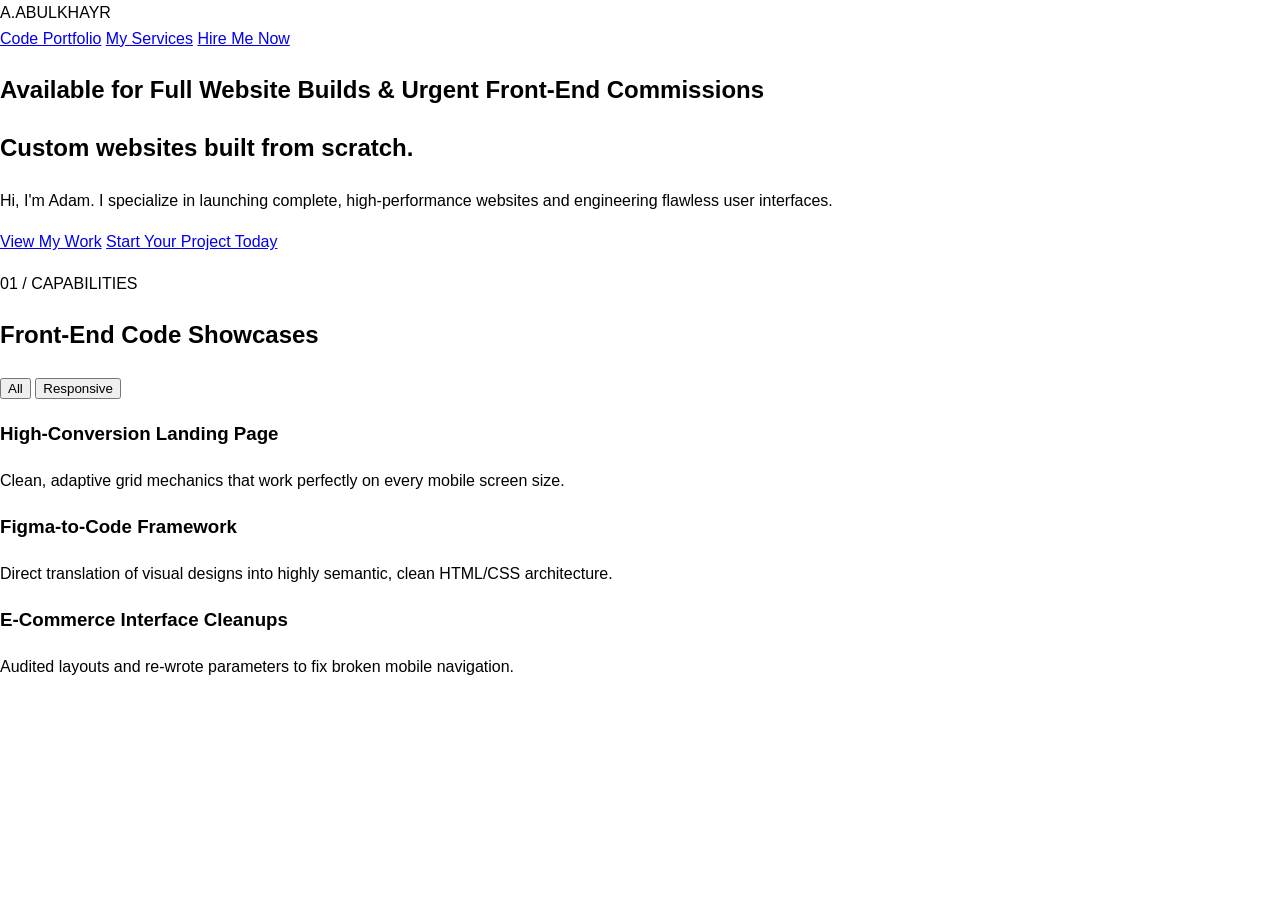
==== commit 44d36bc1: "Update index.html" ====
--- a/index.html
+++ b/index.html
@@ -2,23 +2,74 @@
 <html lang="en">
 <head>
     <meta charset="UTF-8">
-    <!-- This meta tag is the magic fix for mobile! -->
     <meta name="viewport" content="width=device-width, initial-scale=1.0">
-    <title>Adam Abulkhayr | Web Developer</title>
+    <title>Adam Abulkhayr — Front-End Developer</title>
+    <link rel="icon" type="image/x-icon" href="favicon.ico">
     <link rel="stylesheet" href="style.css">
+    <link rel="preconnect" href="https://fonts.googleapis.com">
+    <link rel="preconnect" href="https://fonts.gstatic.com" crossorigin>
+    <link href="https://fonts.googleapis.com/css2?family=Inter:wght@300;400;600;700&family=Playfair+Display:ital,wght@0,600;1,400&display=swap" rel="stylesheet">
 </head>
 <body>
+
+    <div class="bg-glow glow-1"></div>
+    <div class="bg-glow glow-2"></div>
+
     <header>
-        <h1>Adam Abulkhayr</h1>
-        <p>Frontend Developer</p>
+        <div class="logo">A<span>.</span>ABULKHAYR</div>
+        <nav>
+            <a href="#work">Code Portfolio</a>
+            <a href="#services">My Services</a>
+            <a href="#contact" class="nav-cta">Hire Me Now</a>
+        </nav>
     </header>
 
-    <main>
-        <section class="container">
-            <h2>My Work</h2>
-            <!-- Your project cards go here -->
-        </section>
-    </main>
+    <section class="hero">
+        <div class="hero-container">
+            <h2 class="subtitle-tag">Available for Full Website Builds & Urgent Front-End Commissions</h2>
+            <h1>Custom websites built from scratch.</h1>
+            <p class="hero-lead">Hi, I'm Adam. I specialize in launching complete, high-performance websites and engineering flawless user interfaces.</p>
+            <div class="hero-actions">
+                <a href="#work" class="btn-primary">View My Work</a>
+                <a href="#contact" class="btn-secondary">Start Your Project Today</a>
+            </div>
+        </div>
+    </section>
+
+    <section id="work" class="work-section">
+        <div class="section-header">
+            <p class="section-tag">01 / CAPABILITIES</p>
+            <h2>Front-End Code Showcases</h2>
+            <div class="filter-tabs">
+                <button class="filter-btn active" data-filter="all">All</button>
+                <button class="filter-btn" data-filter="responsive">Responsive</button>
+            </div>
+        </div>
+
+        <div class="portfolio-grid">
+            <div class="project-card" onclick="window.location.href='demos.html#demo1'">
+                <div class="card-media"></div>
+                <div class="card-body">
+                    <h3>High-Conversion Landing Page</h3>
+                    <p>Clean, adaptive grid mechanics that work perfectly on every mobile screen size.</p>
+                </div>
+            </div>
+            <div class="project-card" onclick="window.location.href='demos.html#demo2'">
+                <div class="card-media"></div>
+                <div class="card-body">
+                    <h3>Figma-to-Code Framework</h3>
+                    <p>Direct translation of visual designs into highly semantic, clean HTML/CSS architecture.</p>
+                </div>
+            </div>
+            <div class="project-card" onclick="window.location.href='demos.html#demo3'">
+                <div class="card-media"></div>
+                <div class="card-body">
+                    <h3>E-Commerce Interface Cleanups</h3>
+                    <p>Audited layouts and re-wrote parameters to fix broken mobile navigation.</p>
+                </div>
+            </div>
+        </div>
+    </section>
 
     <script src="main.js"></script>
 </body>
--- a/style.css
+++ b/style.css
@@ -1,185 +1,22 @@
-:root {
-    --bg-base: #060913;
-    --bg-surface: #0e1322;
-    --bg-card: rgba(14, 19, 34, 0.6);
-    --border-subtle: rgba(255, 255, 255, 0.06);
-    --text-main: #f8fafc;
-    --text-muted: #94a3b8;
-    --accent: #f59e0b;
-    --accent-hover: #fbbf24;
-    --transition-smooth: all 0.4s cubic-bezier(0.16, 1, 0.3, 1);
+/* Base Styles (Mobile First) */
+body {
+    font-family: sans-serif;
+    margin: 0;
+    padding: 0;
+    line-height: 1.6;
 }
 
-/* Global Layout Rules */
-* { margin: 0; padding: 0; box-sizing: border-box; font-family: 'Inter', sans-serif; scroll-behavior: smooth; }
-body { background-color: var(--bg-base); color: var(--text-main); overflow-x: hidden; position: relative; line-height: 1.5; }
-span { color: var(--accent); }
-.serif-italic { font-family: 'Playfair Display', serif; font-style: italic; font-weight: 400; }
-.section-tag { font-size: 0.75rem; font-weight: 700; letter-spacing: 2px; color: var(--accent); margin-bottom: 1rem; }
-
-/* Background Overlays */
-.bg-glow { position: absolute; width: 700px; height: 700px; border-radius: 50%; background: radial-gradient(circle, rgba(245, 158, 11, 0.04) 0%, rgba(0,0,0,0) 70%); z-index: -2; pointer-events: none; }
-.glow-1 { top: -15%; left: -10%; }
-.glow-2 { top: 45%; right: -15%; }
-.grid-overlay { position: fixed; top: 0; left: 0; width: 100%; height: 100%; background-image: linear-gradient(rgba(255, 255, 255, 0.005) 1px, transparent 1px), linear-gradient(90deg, rgba(255, 255, 255, 0.005) 1px, transparent 1px); background-size: 40px 40px; z-index: -1; pointer-events: none; }
-
-/* Header & Nav */
-header { display: flex; justify-content: space-between; align-items: center; padding: 2.5rem 8%; position: absolute; width: 100%; z-index: 10; }
-.logo { font-weight: 700; font-size: 1.1rem; letter-spacing: 1.5px; }
-nav a { color: var(--text-muted); text-decoration: none; font-weight: 600; font-size: 0.9rem; margin-left: 2.5rem; transition: var(--transition-smooth); }
-nav a:hover { color: var(--text-main); }
-.nav-cta { border: 1px solid var(--accent); color: var(--text-main) !important; padding: 0.6rem 1.4rem; border-radius: 4px; }
-.nav-cta:hover { background-color: rgba(245, 158, 11, 0.1); transform: translateY(-1px); }
-
-/* Hero */
-.hero { min-height: 100vh; display: flex; align-items: center; padding: 0 8%; border-bottom: 1px solid var(--border-subtle); }
-.hero-container { max-width: 920px; padding-top: 5rem; }
-.subtitle-tag { font-size: 0.8rem; text-transform: uppercase; letter-spacing: 3px; color: var(--text-muted); margin-bottom: 1.5rem; display: inline-block; border-left: 2px solid var(--accent); padding-left: 12px; }
-.hero h1 { font-size: 4.2rem; font-weight: 700; line-height: 1.15; letter-spacing: -2px; margin-bottom: 2rem; }
-.hero-lead { font-size: 1.25rem; line-height: 1.7; color: var(--text-muted); max-width: 680px; margin-bottom: 3.5rem; font-weight: 300; }
-.hero-actions { display: flex; gap: 1.5rem; }
-
-.btn-primary, .btn-secondary { padding: 1rem 2.2rem; border-radius: 4px; font-weight: 600; text-decoration: none; font-size: 0.95rem; transition: var(--transition-smooth); cursor: pointer; border: 1px solid transparent; }
-.btn-primary { background-color: var(--accent); color: var(--bg-base); border-color: var(--accent); }
-.btn-primary:hover { background-color: var(--accent-hover); border-color: var(--accent-hover); transform: translateY(-2px); box-shadow: 0 10px 20px rgba(245, 158, 11, 0.15); }
-.btn-secondary { background-color: transparent; color: var(--text-main); border-color: var(--border-subtle); }
-.btn-secondary:hover { background-color: rgba(255,255,255,0.02); border-color: var(--text-muted); transform: translateY(-2px); }
-
-/* Portfolio Grid Infrastructure */
-.work-section { padding: 8rem 8%; border-bottom: 1px solid var(--border-subtle); }
-.section-header { display: flex; justify-content: space-between; align-items: flex-end; margin-bottom: 5rem; }
-.work-section h2 { font-size: 2.5rem; letter-spacing: -1px; font-weight: 700; }
-.filter-tabs { display: flex; gap: 0.5rem; background: var(--bg-surface); padding: 0.4rem; border-radius: 6px; border: 1px solid var(--border-subtle); }
-.filter-btn { background: transparent; border: none; color: var(--text-muted); padding: 0.6rem 1.4rem; font-size: 0.85rem; font-weight: 600; border-radius: 4px; cursor: pointer; transition: var(--transition-smooth); }
-.filter-btn.active, .filter-btn:hover { color: var(--text-main); background: rgba(255, 255, 255, 0.05); }
-
-.portfolio-grid { display: grid; grid-template-columns: repeat(auto-fit, minmax(340px, 1fr)); gap: 2.5rem; }
-.project-card { background: var(--bg-card); border: 1px solid var(--border-subtle); border-radius: 8px; overflow: hidden; backdrop-filter: blur(16px); transition: var(--transition-smooth); display: flex; flex-direction: column; }
-.project-card.hidden { display: none; }
-.project-card:hover { transform: translateY(-8px); border-color: rgba(245, 158, 11, 0.3); box-shadow: 0 15px 30px rgba(0,0,0,0.3); }
-
-.card-media { height: 230px; position: relative; border-bottom: 1px solid var(--border-subtle); display: flex; align-items: center; justify-content: center; overflow: hidden; background: #090e1a; }
-.media-overlay { position: absolute; width: 100%; height: 100%; background: rgba(6, 9, 19, 0.85); opacity: 0; display: flex; align-items: center; justify-content: center; transition: var(--transition-smooth); z-index: 5; }
-.project-card:hover .media-overlay { opacity: 1; }
-.media-overlay span { border: 1px solid var(--accent); padding: 0.5rem 1.2rem; font-size: 0.85rem; font-weight: 600; border-radius: 4px; background: var(--bg-base); }
-
-.card-body { padding: 2.2rem; flex-grow: 1; display: flex; flex-direction: column; }
-.card-tag { font-size: 0.7rem; font-weight: 700; color: var(--text-muted); letter-spacing: 1.5px; display: block; margin-bottom: 0.75rem; }
-.card-body h3 { font-size: 1.35rem; margin-bottom: 0.75rem; font-weight: 600; letter-spacing: -0.5px; }
-.card-body p { color: var(--text-muted); line-height: 1.6; font-size: 0.95rem; font-weight: 300; }
-
-/* Mini Previews Metering Live Demo Workspace Frameworks */
-.preview-responsive { background: linear-gradient(135deg, #111116 0%, #1c1a24 100%); }
-.mock-ui-phone-preview { width: 150px; height: 180px; background: #fafafa; border-radius: 8px 8px 0 0; padding: 12px; border: 1px solid rgba(255,255,255,0.1); transform: translateY(20px); transition: var(--transition-smooth); }
-.project-card:hover .mock-ui-phone-preview { transform: translateY(10px) scale(1.03); }
-.mini-veloce-hero { color: #111; text-align: left; }
-.mini-logo { font-size: 0.5rem; font-weight: 700; letter-spacing: 1px; margin-bottom: 12px; }
-.mini-title { font-size: 0.75rem; font-weight: 400; line-height: 1.1; margin-bottom: 10px; }
-.mini-img-stripe { height: 70px; background: url('https://images.unsplash.com/photo-1539571696357-5a69c17a67c6?auto=format&fit=crop&w=300&q=80') center/cover no-repeat; border-radius: 2px; }
-
-.preview-figma { background: linear-gradient(135deg, #050b14 0%, #0c1524 100%); }
-.mock-ui-canvas-preview { width: 180px; height: 120px; display: flex; align-items: center; justify-content: center; transition: var(--transition-smooth); }
-.project-card:hover .mock-ui-canvas-preview { transform: scale(1.05); }
-.mini-dashboard-widget { background: #0e1322; border: 1px solid rgba(255,255,255,0.08); padding: 12px; border-radius: 6px; width: 140px; }
-.mini-w-title { font-size: 0.45rem; color: #94a3b8; letter-spacing: 0.5px; margin-bottom: 2px; }
-.mini-w-value { font-size: 0.9rem; font-weight: 700; margin-bottom: 6px; }
-.mini-w-graph { display: flex; gap: 4px; height: 30px; align-items: flex-end; }
-.mini-w-graph span { flex: 1; background: rgba(255,255,255,0.05); border-radius: 1px; height: 40%; }
-.mini-w-graph span:nth-child(3) { background: #f59e0b; height: 80%; }
-
-.preview-bugs { background: linear-gradient(135deg, #0b0c10 0%, #151821 100%); }
-.mock-ui-split-preview { width: 220px; height: 100px; display: flex; gap: 10px; transition: var(--transition-smooth); }
-.project-card:hover .mock-ui-split-preview { transform: scale(1.02); }
-.mini-pane-broken, .mini-pane-fixed { flex: 1; border-radius: 4px; display: flex; align-items: center; justify-content: center; font-size: 0.65rem; font-weight: 600; text-transform: uppercase; }
-.mini-pane-broken { background: rgba(239, 68, 68, 0.03); border: 1px dashed #ef4444; color: #f87171; }
-.mini-pane-fixed { background: rgba(16, 185, 129, 0.03); border: 1px solid #10b981; color: #34d399; }
-
-/* Services Layout */
-.services-section { padding: 8rem 8%; background: rgba(14, 19, 34, 0.2); border-bottom: 1px solid var(--border-subtle); }
-.services-container { max-width: 1050px; margin: 0 auto; }
-.services-section h2 { font-family: 'Playfair Display', serif; font-size: 2.5rem; font-weight: 400; line-height: 1.4; margin-bottom: 5rem; }
-.services-grid { display: grid; grid-template-columns: 1fr 1fr; gap: 5rem; }
-.service-icon-wrapper { font-size: 2rem; margin-bottom: 1.5rem; background: var(--bg-surface); width: 60px; height: 60px; display: flex; align-items: center; justify-content: center; border-radius: 8px; border: 1px solid var(--border-subtle); }
-.services-col h3 { font-size: 1.3rem; margin-bottom: 1rem; font-weight: 600; }
-.services-col p { color: var(--text-muted); line-height: 1.7; font-size: 1rem; font-weight: 300; }
-
-/* Communications Matrix Styles - Anti-Distortion Framework */
-.contact-section { padding: 8rem 8%; display: flex; justify-content: center; }
-.contact-card { background: var(--bg-surface); border: 1px solid var(--border-subtle); border-radius: 12px; padding: 5rem 4rem; max-width: 1050px; width: 100%; text-align: center; }
-.contact-section h2 { font-size: 2.6rem; letter-spacing: -1px; margin-bottom: 1.2rem; font-weight: 700; }
-.contact-lead { color: var(--text-muted); margin-bottom: 5rem; font-weight: 300; max-width: 650px; margin-left: auto; margin-right: auto; font-size: 1.05rem; line-height: 1.6; }
-
-.massive-icon-matrix { 
-    display: grid; 
-    grid-template-columns: repeat(4, 1fr); 
-    gap: 2rem; 
-    justify-items: center; 
-    align-items: center; 
-    margin-top: 2rem; 
+.container {
+    padding: 20px;
+    display: flex;
+    flex-direction: column; /* Stacks items vertically on mobile */
+    gap: 20px;
 }
 
-.matrix-link-target { 
-    text-decoration: none; 
-    display: flex; 
-    flex-direction: column; 
-    align-items: center; 
-    gap: 1.2rem; 
-    cursor: pointer; 
-    width: 100%; 
-    max-width: 160px; 
-    transition: var(--transition-smooth); 
+/* Tablet and Desktop Styles */
+@media (min-width: 768px) {
+    .container {
+        flex-direction: row; /* Switches to side-by-side on larger screens */
+        justify-content: center;
+    }
 }
-
-/* Perfect Circle Containers (Explicitly Sized & Rigid) */
-.giant-brand-icon { 
-    width: 90px; 
-    height: 90px; 
-    border-radius: 50%; 
-    display: flex; 
-    align-items: center; 
-    justify-content: center; 
-    transition: all 0.35s cubic-bezier(0.16, 1, 0.3, 1); 
-    border: 1px solid transparent; 
-    flex-shrink: 0; /* Stops flexbox squishing */
-}
-
-/* Anti-Distortion SVG Vector Engine Rules */
-.giant-brand-icon svg { 
-    width: 36px; 
-    height: 36px; 
-    max-width: 36px;
-    max-height: 36px;
-    display: block; 
-    flex-shrink: 0; /* Restricts vector geometry path to a perfect square aspect */
-}
-
-/* Individual Brand Custom Accents */
-.icon-gmail { background: rgba(234, 67, 53, 0.05); color: #ea4335; border-color: rgba(234, 67, 53, 0.1); }
-.icon-whatsapp { background: rgba(37, 211, 102, 0.05); color: #25d366; border-color: rgba(37, 211, 102, 0.1); }
-.icon-telegram { background: rgba(0, 136, 204, 0.05); color: #0088cc; border-color: rgba(0, 136, 204, 0.1); }
-.icon-discord { background: rgba(88, 101, 242, 0.05); color: #5865f2; border-color: rgba(88, 101, 242, 0.1); }
-
-.matrix-label { font-size: 0.95rem; font-weight: 600; color: var(--text-muted); letter-spacing: -0.2px; transition: var(--transition-smooth); }
-
-/* Interaction States */
-.matrix-link-target:hover .giant-brand-icon { transform: translateY(-6px); border-color: currentColor; box-shadow: 0 12px 24px rgba(0, 0, 0, 0.3); }
-.matrix-link-target:hover .matrix-label { color: var(--text-main); }
-
-/* Footer Elements */
-footer { padding: 3.5rem 8%; border-top: 1px solid var(--border-subtle); background: #04060d; }
-.footer-wrap { display: flex; justify-content: space-between; color: var(--text-muted); font-size: 0.85rem; }
-
-/* Responsive Media Engine Adjustments */
-@media (max-width: 960px) {
-    .hero h1 { font-size: 3rem; }
-    .section-header { flex-direction: column; align-items: flex-start; gap: 2rem; }
-    .services-grid { grid-template-columns: 1fr; gap: 3.5rem; }
-    header { padding: 2rem 5%; }
-    .hero, .work-section, .services-section, .contact-section { padding-left: 5%; padding-right: 5%; }
-}
-
-@media (max-width: 768px) {
-    .massive-icon-matrix { grid-template-columns: repeat(2, 1fr); gap: 3rem 1.5rem; }
-    .contact-card { padding: 4rem 1.5rem; }
-    .contact-section h2 { font-size: 2rem; }
-}
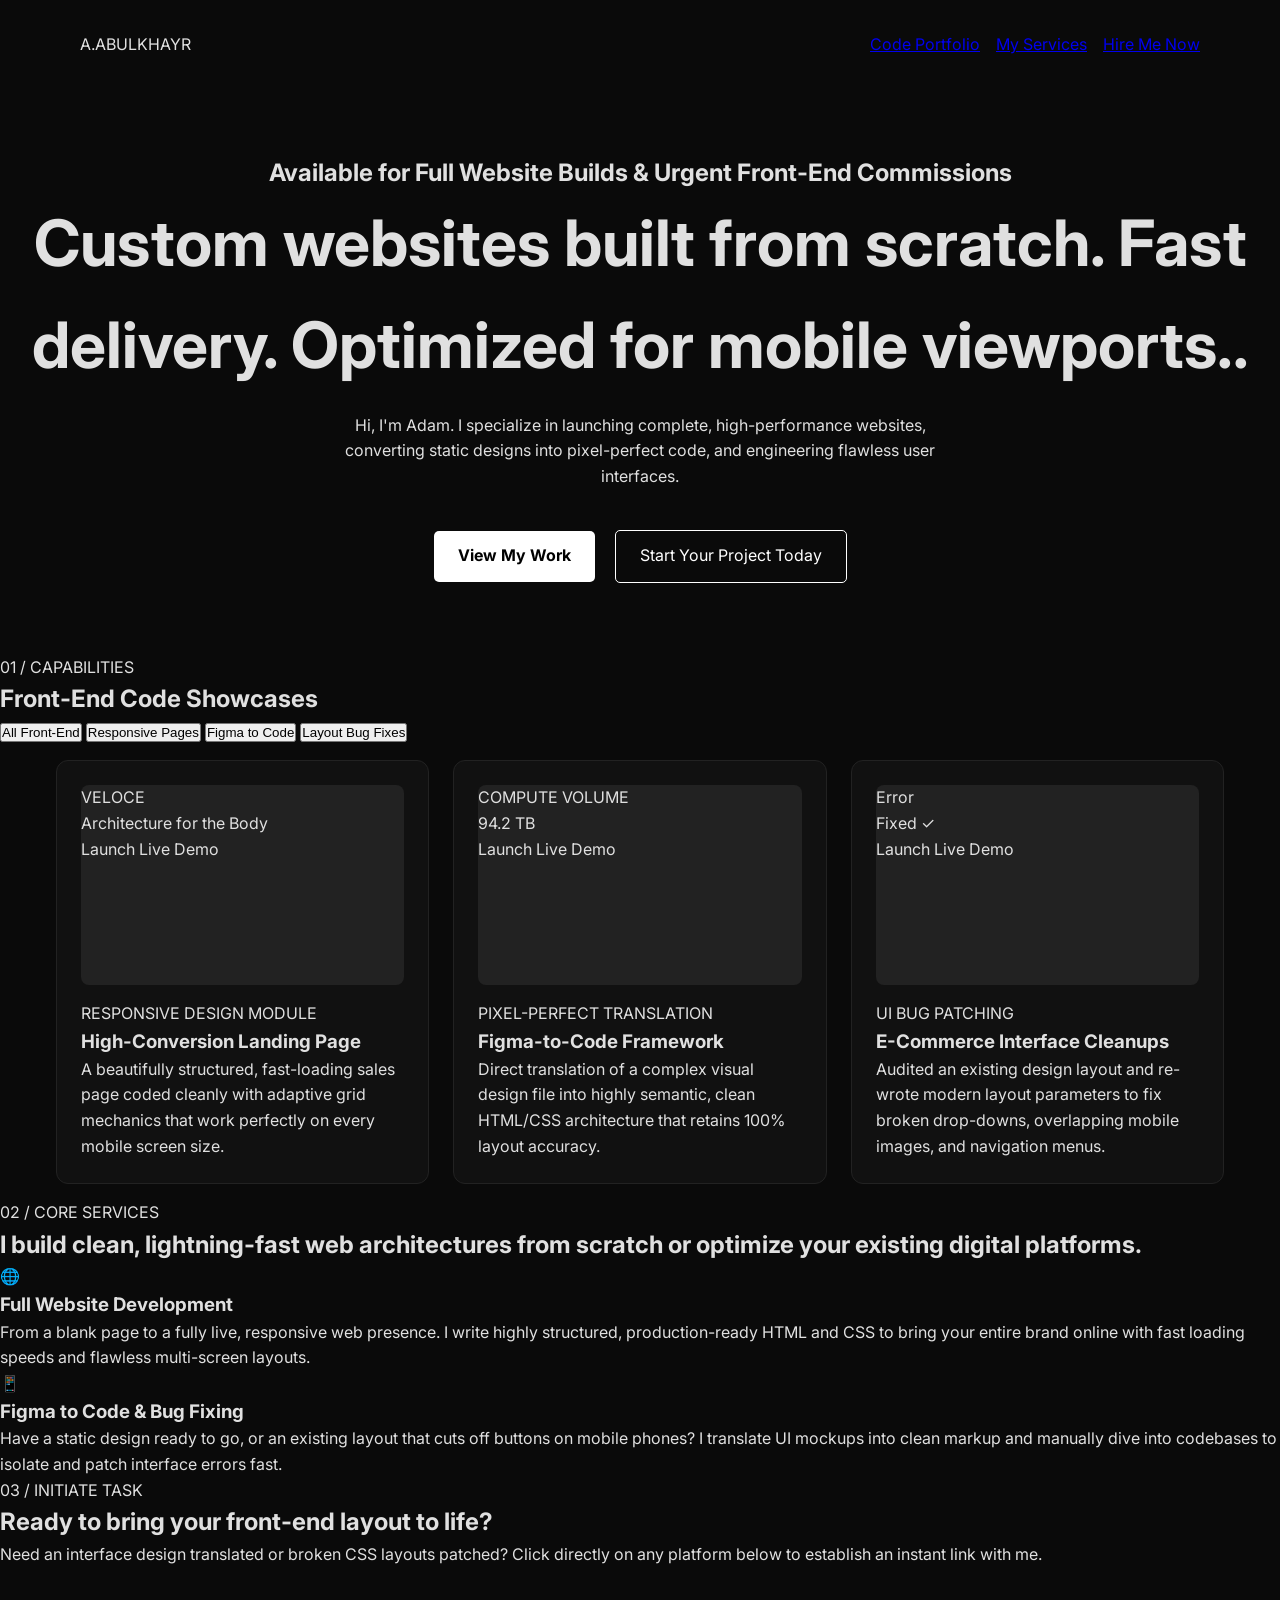
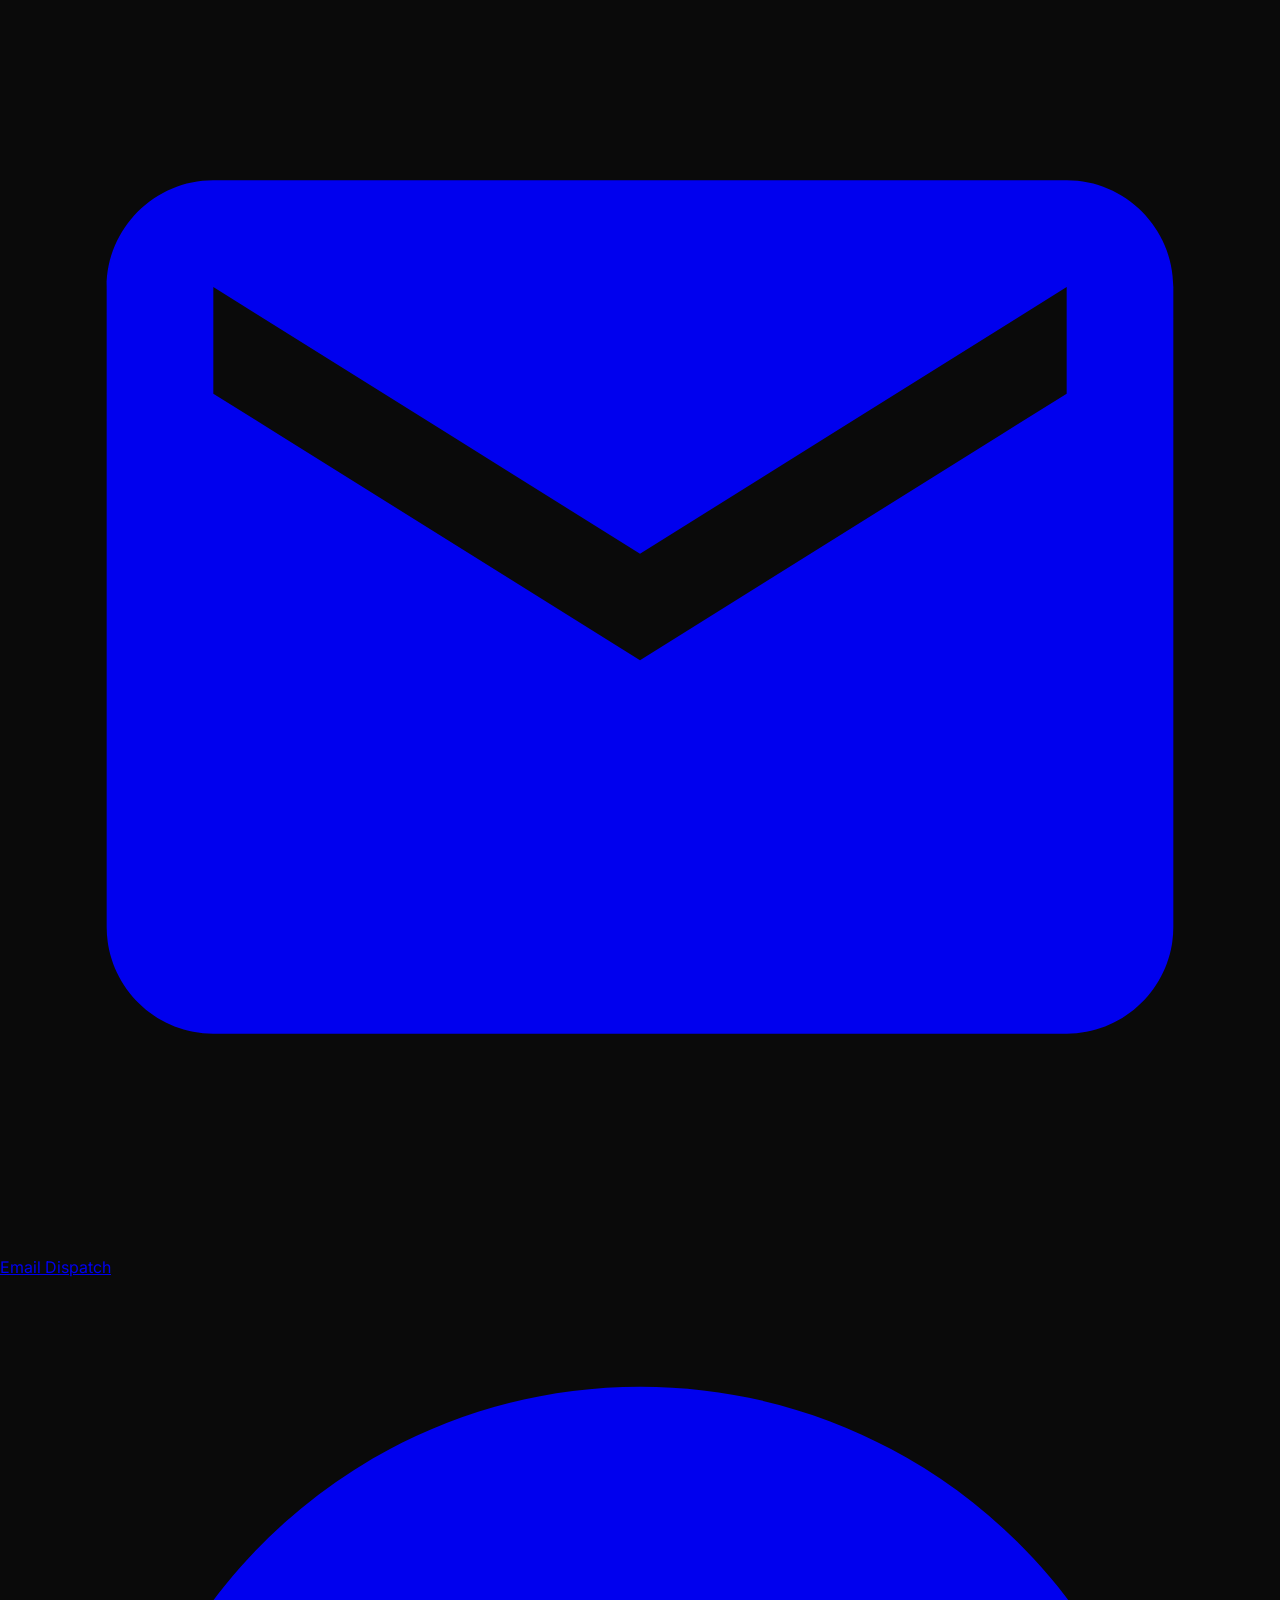
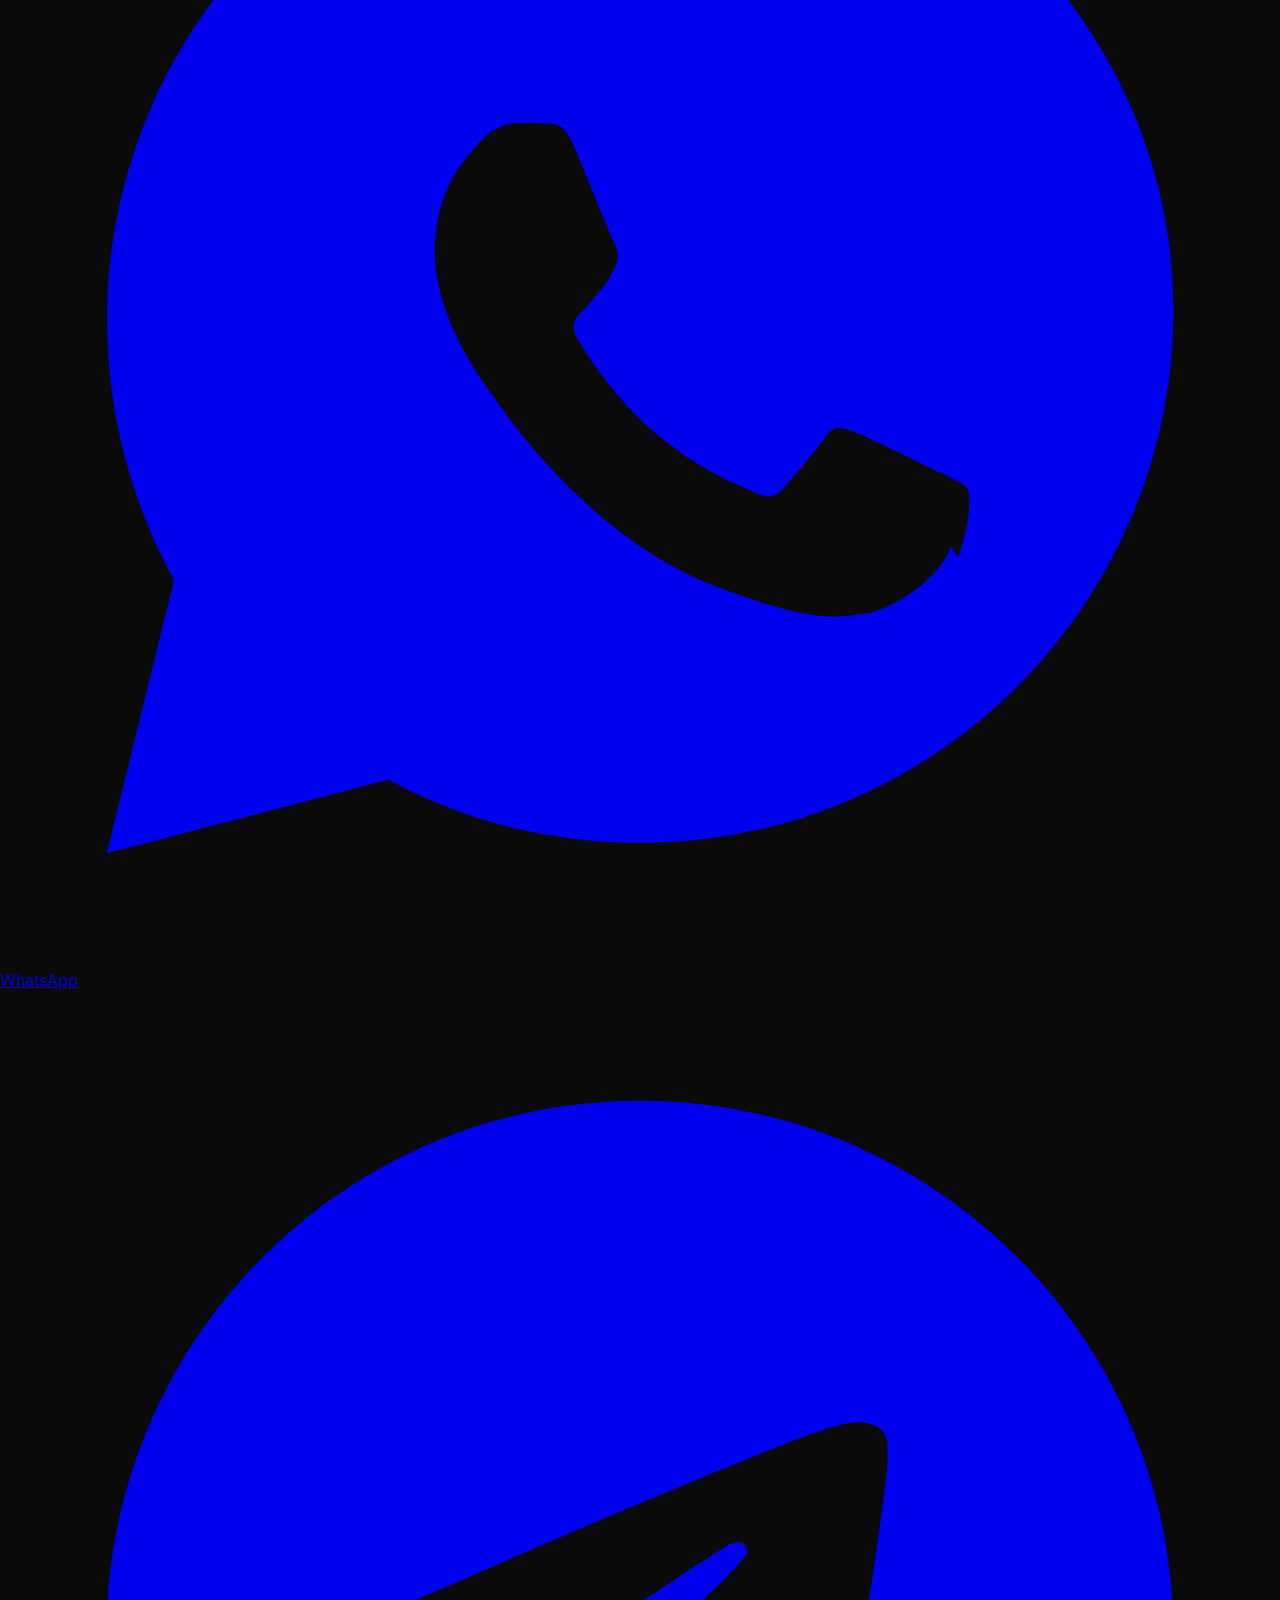
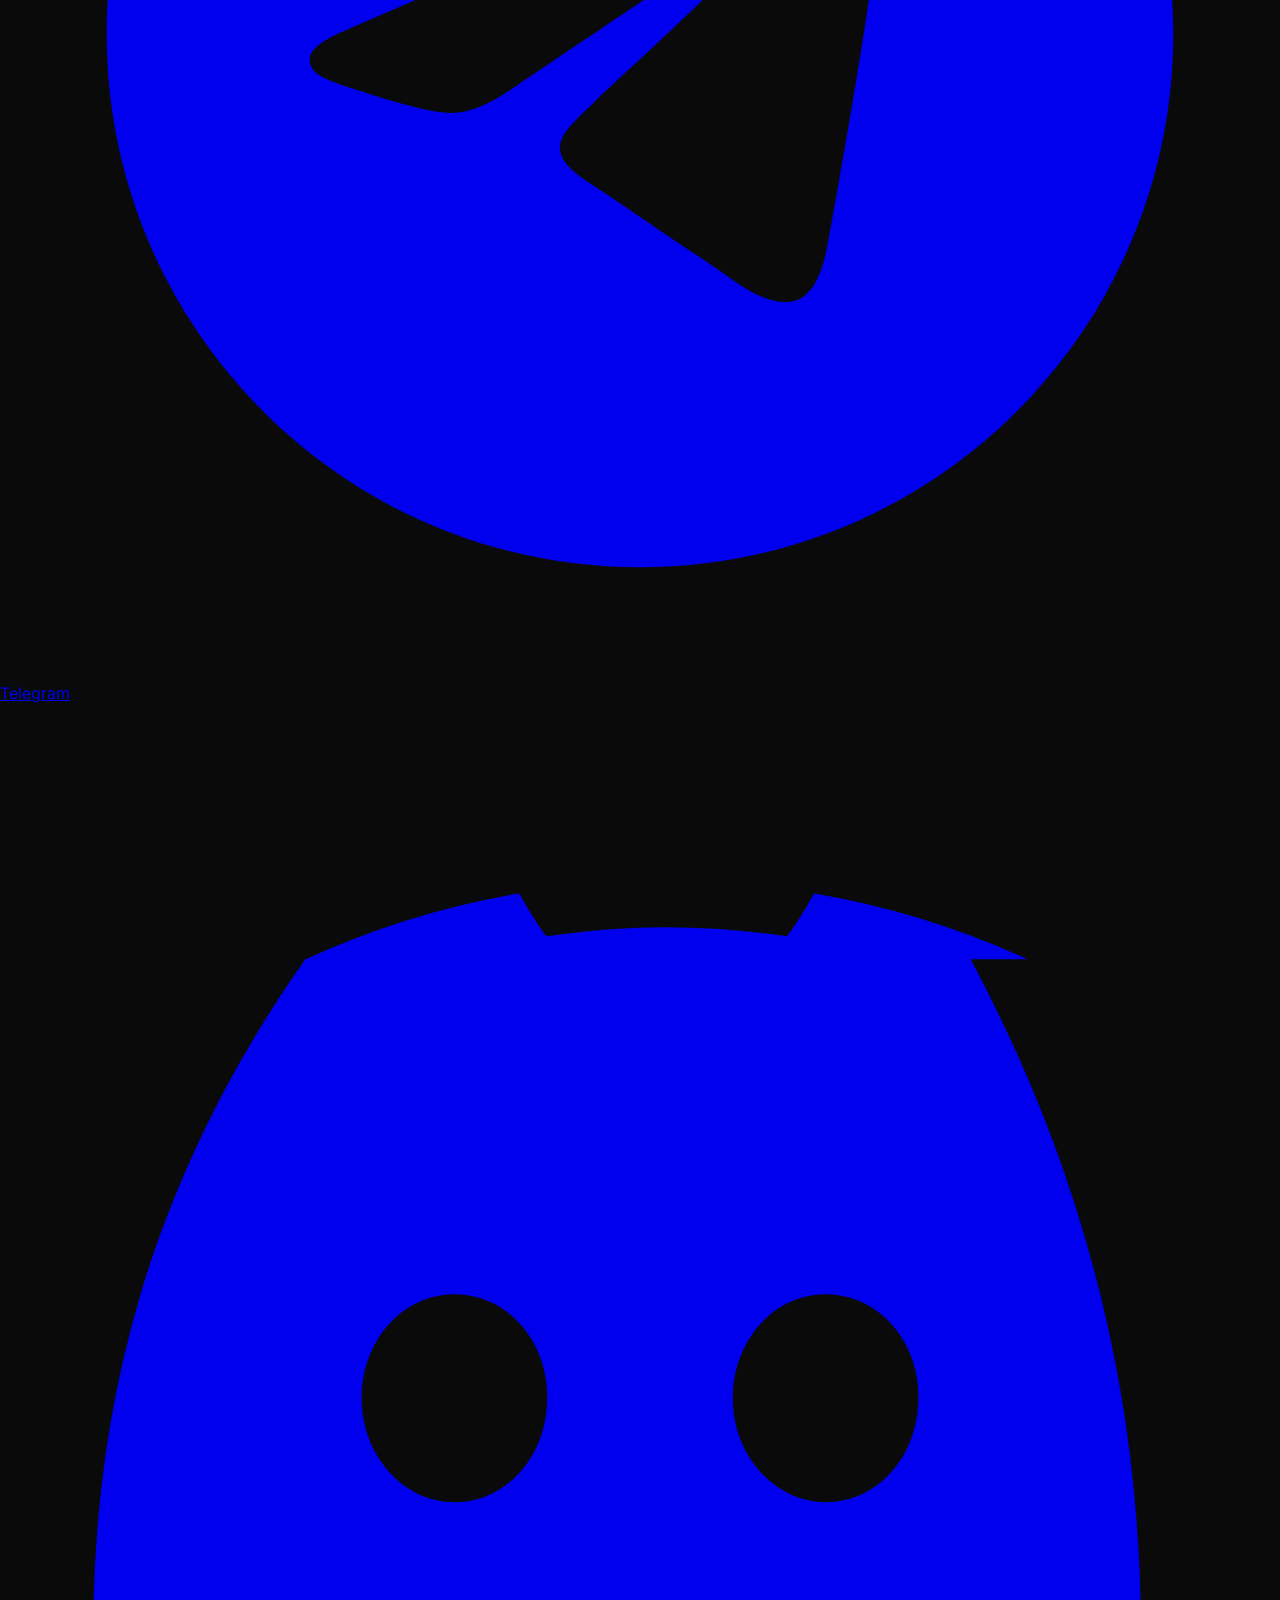
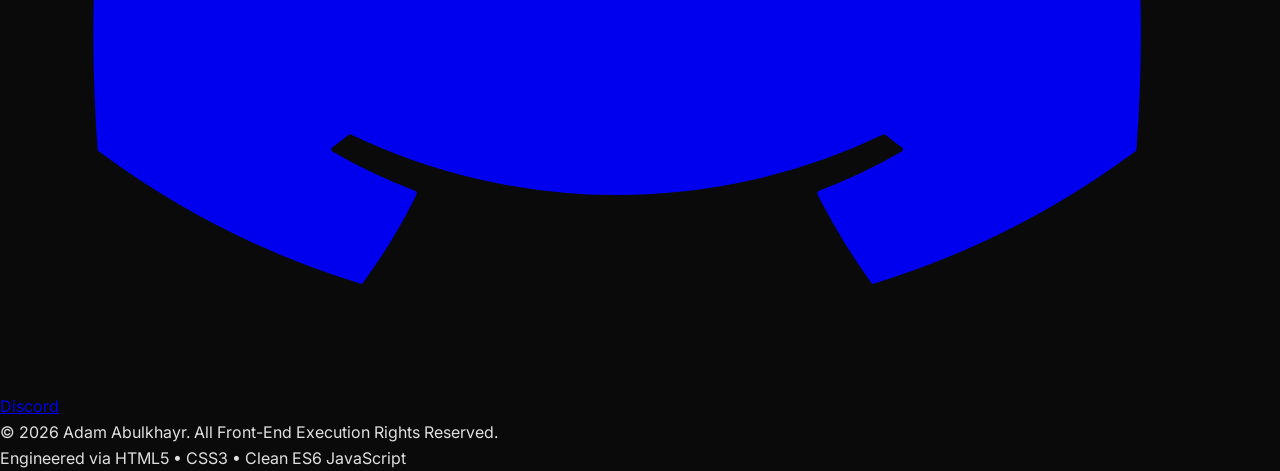
==== commit 721dd8ee: "Update index.html" ====
--- a/index.html
+++ b/index.html
@@ -3,7 +3,7 @@
 <head>
     <meta charset="UTF-8">
     <meta name="viewport" content="width=device-width, initial-scale=1.0">
-    <title>Adam Abulkhayr — Front-End Developer</title>
+    <title>Adam Abulkhayr — Front-End Developer & UI Engineer</title>
     <link rel="icon" type="image/x-icon" href="favicon.ico">
     <link rel="stylesheet" href="style.css">
     <link rel="preconnect" href="https://fonts.googleapis.com">
@@ -14,6 +14,7 @@
 
     <div class="bg-glow glow-1"></div>
     <div class="bg-glow glow-2"></div>
+    <div class="grid-overlay"></div>
 
     <header>
         <div class="logo">A<span>.</span>ABULKHAYR</div>
@@ -27,8 +28,8 @@
     <section class="hero">
         <div class="hero-container">
             <h2 class="subtitle-tag">Available for Full Website Builds & Urgent Front-End Commissions</h2>
-            <h1>Custom websites built from scratch.</h1>
-            <p class="hero-lead">Hi, I'm Adam. I specialize in launching complete, high-performance websites and engineering flawless user interfaces.</p>
+            <h1>Custom websites built from scratch<span class="serif-italic">. Fast delivery. Optimized for mobile viewports.</span><span>.</span></h1>
+            <p class="hero-lead">Hi, I'm Adam. I specialize in launching complete, high-performance websites, converting static designs into pixel-perfect code, and engineering flawless user interfaces.</p>
             <div class="hero-actions">
                 <a href="#work" class="btn-primary">View My Work</a>
                 <a href="#contact" class="btn-secondary">Start Your Project Today</a>
@@ -38,39 +39,146 @@
 
     <section id="work" class="work-section">
         <div class="section-header">
-            <p class="section-tag">01 / CAPABILITIES</p>
-            <h2>Front-End Code Showcases</h2>
+            <div>
+                <p class="section-tag">01 / CAPABILITIES</p>
+                <h2>Front-End Code Showcases</h2>
+            </div>
             <div class="filter-tabs">
-                <button class="filter-btn active" data-filter="all">All</button>
-                <button class="filter-btn" data-filter="responsive">Responsive</button>
+                <button class="filter-btn active" data-filter="all">All Front-End</button>
+                <button class="filter-btn" data-filter="responsive">Responsive Pages</button>
+                <button class="filter-btn" data-filter="figma">Figma to Code</button>
+                <button class="filter-btn" data-filter="bugs">Layout Bug Fixes</button>
             </div>
         </div>
 
         <div class="portfolio-grid">
-            <div class="project-card" onclick="window.location.href='demos.html#demo1'">
-                <div class="card-media"></div>
+            <div class="project-card" data-category="responsive" onclick="window.location.href='demos.html#demo1'" style="cursor: pointer;">
+                <div class="card-media preview-responsive">
+                    <div class="mock-ui-phone-preview">
+                        <div class="mini-veloce-hero">
+                            <div class="mini-logo">VELOCE</div>
+                            <div class="mini-title">Architecture for the Body</div>
+                            <div class="mini-img-stripe"></div>
+                        </div>
+                    </div>
+                    <div class="media-overlay"><span>Launch Live Demo</span></div>
+                </div>
                 <div class="card-body">
+                    <span class="card-tag">RESPONSIVE DESIGN MODULE</span>
                     <h3>High-Conversion Landing Page</h3>
-                    <p>Clean, adaptive grid mechanics that work perfectly on every mobile screen size.</p>
+                    <p>A beautifully structured, fast-loading sales page coded cleanly with adaptive grid mechanics that work perfectly on every mobile screen size.</p>
                 </div>
             </div>
-            <div class="project-card" onclick="window.location.href='demos.html#demo2'">
-                <div class="card-media"></div>
+            
+            <div class="project-card" data-category="figma" onclick="window.location.href='demos.html#demo2'" style="cursor: pointer;">
+                <div class="card-media preview-figma">
+                    <div class="mock-ui-canvas-preview">
+                        <div class="mini-dashboard-widget">
+                            <div class="mini-w-title">COMPUTE VOLUME</div>
+                            <div class="mini-w-value">94.2 TB</div>
+                            <div class="mini-w-graph">
+                                <span></span><span></span><span></span><span></span>
+                            </div>
+                        </div>
+                    </div>
+                    <div class="media-overlay"><span>Launch Live Demo</span></div>
+                </div>
                 <div class="card-body">
+                    <span class="card-tag">PIXEL-PERFECT TRANSLATION</span>
                     <h3>Figma-to-Code Framework</h3>
-                    <p>Direct translation of visual designs into highly semantic, clean HTML/CSS architecture.</p>
+                    <p>Direct translation of a complex visual design file into highly semantic, clean HTML/CSS architecture that retains 100% layout accuracy.</p>
                 </div>
             </div>
-            <div class="project-card" onclick="window.location.href='demos.html#demo3'">
-                <div class="card-media"></div>
+            
+            <div class="project-card" data-category="bugs" onclick="window.location.href='demos.html#demo3'" style="cursor: pointer;">
+                <div class="card-media preview-bugs">
+                    <div class="mock-ui-split-preview">
+                        <div class="mini-pane-broken"><span>Error</span></div>
+                        <div class="mini-pane-fixed"><span>Fixed ✓</span></div>
+                    </div>
+                    <div class="media-overlay"><span>Launch Live Demo</span></div>
+                </div>
                 <div class="card-body">
+                    <span class="card-tag">UI BUG PATCHING</span>
                     <h3>E-Commerce Interface Cleanups</h3>
-                    <p>Audited layouts and re-wrote parameters to fix broken mobile navigation.</p>
+                    <p>Audited an existing design layout and re-wrote modern layout parameters to fix broken drop-downs, overlapping mobile images, and navigation menus.</p>
                 </div>
             </div>
         </div>
     </section>
 
+    <section id="services" class="services-section">
+        <div class="services-container">
+            <p class="section-tag">02 / CORE SERVICES</p>
+            <h2>I build clean, lightning-fast web architectures from scratch or optimize your existing digital platforms.</h2>
+            <div class="services-grid">
+                <div class="services-col">
+                    <div class="service-icon-wrapper">🌐</div>
+                    <h3>Full Website Development</h3>
+                    <p>From a blank page to a fully live, responsive web presence. I write highly structured, production-ready HTML and CSS to bring your entire brand online with fast loading speeds and flawless multi-screen layouts.</p>
+                </div>
+                <div class="services-col">
+                    <div class="service-icon-wrapper">📱</div>
+                    <h3>Figma to Code & Bug Fixing</h3>
+                    <p>Have a static design ready to go, or an existing layout that cuts off buttons on mobile phones? I translate UI mockups into clean markup and manually dive into codebases to isolate and patch interface errors fast.</p>
+                </div>
+            </div>
+        </div>
+    </section>
+
+    <section id="contact" class="contact-section">
+        <div class="contact-card">
+            <p class="section-tag">03 / INITIATE TASK</p>
+            <h2>Ready to bring your front-end layout to life?</h2>
+            <p class="contact-lead">Need an interface design translated or broken CSS layouts patched? Click directly on any platform below to establish an instant link with me.</p>
+            
+            <div class="massive-icon-matrix">
+                <a href="mailto:iamadamabulkhayr@gmail.com" class="matrix-link-target" title="Send Email" target="_blank" rel="noopener">
+                    <div class="giant-brand-icon icon-gmail">
+                        <svg viewBox="0 0 24 24" fill="currentColor" xmlns="http://www.w3.org/2000/svg" preserveAspectRatio="xMidYMid meet">
+                            <path d="M20 4H4c-1.1 0-2 .9-2 2v12c0 1.1.9 2 2 2h16c1.1 0 2-.9 2-2V6c0-1.1-.9-2-2-2zm0 4l-8 5-8-5V6l8 5 8-5v2z"/>
+                        </svg>
+                    </div>
+                    <span class="matrix-label">Email Dispatch</span>
+                </a>
+
+                <a href="https://wa.me/2349077966090" class="matrix-link-target" title="Chat on WhatsApp" target="_blank" rel="noopener">
+                    <div class="giant-brand-icon icon-whatsapp">
+                        <svg viewBox="0 0 24 24" fill="currentColor" xmlns="http://www.w3.org/2000/svg" preserveAspectRatio="xMidYMid meet">
+                            <path d="M12.004 2c-5.518 0-9.996 4.477-9.996 9.995 0 1.763.458 3.42 1.257 4.876L2 22l5.28-1.385c1.4.764 2.996 1.186 4.724 1.186 5.518 0 9.996-4.477 9.996-9.995C22 6.477 17.522 2 12.004 2zm5.83 14.238c-.24.675-1.187 1.226-1.637 1.272-.44.046-.874.223-2.812-.534-2.48-.968-4.085-3.486-4.207-3.65-.122-.164-1.026-1.365-1.026-2.604 0-1.24.653-1.85.886-2.102.233-.252.512-.315.683-.315.17 0 .342.002.49.01.15.007.35-.057.548.42.204.493.698 1.7.759 1.823.06.124.1.267.018.432-.082.165-.123.268-.246.412-.122.144-.258.32-.367.43-.122.12-.25.25-.107.496.143.245.635 1.047 1.36 1.693.935.83 1.722 1.086 1.967 1.208.245.122.39.103.534-.06.144-.165.613-.712.776-.957.164-.244.327-.205.55-.123.224.083 1.423.67 1.669.793.246.123.408.185.47.29.06.106.06.61-.18 1.285z"/>
+                        </svg>
+                    </div>
+                    <span class="matrix-label">WhatsApp</span>
+                </a>
+
+                <a href="https://t.me/adamabulkahyr" class="matrix-link-target" title="Open Telegram Channel" target="_blank" rel="noopener">
+                    <div class="giant-brand-icon icon-telegram">
+                        <svg viewBox="0 0 24 24" fill="currentColor" xmlns="http://www.w3.org/2000/svg" preserveAspectRatio="xMidYMid meet">
+                            <path d="M12 2C6.48 2 2 6.48 2 12s4.48 10 10 10 10-4.48 10-10S17.52 2 12 2zm4.64 6.8c-.15 1.58-.8 5.42-1.13 7.19-.14.75-.42 1-.68 1.03-.58.05-1.02-.38-1.58-.75-.88-.58-1.38-.94-2.23-1.5-1-.65-.35-1 .22-1.59.15-.15 2.71-2.48 2.76-2.69a.2.2 0 00-.05-.18c-.06-.05-.14-.03-.21-.02-.09.02-1.49.95-4.22 2.79-.4.27-.76.41-1.08.4-.36-.01-1.04-.2-1.55-.37-.63-.2-1.12-.31-1.08-.66.02-.18.27-.36.74-.55 2.92-1.27 4.86-2.11 5.83-2.51 2.78-1.16 3.35-1.36 3.73-1.36.08 0 .27.02.39.12.1.08.13.19.14.27-.01.06.01.24 0 .33z"/>
+                        </svg>
+                    </div>
+                    <span class="matrix-label">Telegram</span>
+                </a>
+
+                <a href="#" class="matrix-link-target" title="Copy Discord Username" onclick="navigator.clipboard.writeText('adamabulkahyr'); alert('Discord handle copied to clipboard!'); return false;">
+                    <div class="giant-brand-icon icon-discord">
+                        <svg viewBox="0 0 24 24" fill="currentColor" xmlns="http://www.w3.org/2000/svg" preserveAspectRatio="xMidYMid meet">
+                            <path d="M19.27 4.73a16.1 16.1 0 00-3.97-1.23.05.05 0 00-.05.02c-.17.3-.37.63-.5.78a14.85 14.85 0 00-4.5 0c-.13-.15-.33-.48-.5-.78a.05.05 0 00-.05-.02 16.1 16.1 0 00-3.97 1.23.05.05 0 00-.02.02C2.18 9.79 1.48 14.71 1.83 19.54a.05.05 0 00.02.04 16.18 16.18 0 004.9 2.48.05.05 0 00.06-.02c.38-.52.72-1.07 1-1.65a.05.05 0 00-.03-.07 10.57 10.57 0 01-1.54-.73.05.05 0 010-.09c.1-.07.2-.15.3-.23a.05.05 0 01.05 0 11.53 11.53 0 009.96 0 .05.05 0 01.05 0c.1.08.2.16.3.23a.05.05 0 010 .09 10.51 10.51 0 01-1.54.73.05.05 0 00-.03.07c.29.58.63 1.13 1 1.65a.05.05 0 00.06.02 16.18 16.18 0 004.9-2.48.05.05 0 00.02-.04c.4-5.34-.66-10.22-3.1-14.79a.05.05 0 00-.02-.02zM8.52 14.91c-.95 0-1.74-.88-1.74-1.95s.76-1.95 1.74-1.95c.99 0 1.76.88 1.74 1.95 0 1.07-.75 1.95-1.74 1.95zm6.96 0c-.95 0-1.74-.88-1.74-1.95s.76-1.95 1.74-1.95c.99 0 1.76.88 1.74 1.95 0 1.07-.75 1.95-1.74 1.95z"/>
+                        </svg>
+                    </div>
+                    <span class="matrix-label">Discord</span>
+                </a>
+            </div>
+        </div>
+    </section>
+
+    <footer>
+        <div class="footer-wrap">
+            <p class="copyright">&copy; 2026 Adam Abulkhayr. All Front-End Execution Rights Reserved.</p>
+            <p class="footer-tech">Engineered via HTML5 • CSS3 • Clean ES6 JavaScript</p>
+        </div>
+    </footer>
+
     <script src="main.js"></script>
 </body>
 </html>
--- a/style.css
+++ b/style.css
@@ -1,22 +1,71 @@
-/* Base Styles (Mobile First) */
-body {
-    font-family: sans-serif;
-    margin: 0;
-    padding: 0;
+/* --- BASE SETUP --- */
+* { margin: 0; padding: 0; box-sizing: border-box; }
+body { 
+    font-family: 'Inter', sans-serif; 
+    background-color: #0a0a0a; 
+    color: #e0e0e0; 
     line-height: 1.6;
+    overflow-x: hidden; 
 }
 
-.container {
-    padding: 20px;
-    display: flex;
-    flex-direction: column; /* Stacks items vertically on mobile */
-    gap: 20px;
+/* --- HEADER --- */
+header { 
+    display: flex; 
+    flex-direction: column; 
+    align-items: center; 
+    padding: 2rem; 
+    gap: 1rem; 
+}
+nav { display: flex; gap: 1rem; flex-wrap: wrap; justify-content: center; }
+
+/* --- HERO --- */
+.hero { padding: 4rem 1rem; text-align: center; }
+.hero h1 { font-size: clamp(2rem, 8vw, 4rem); margin-bottom: 1rem; }
+.hero-lead { max-width: 600px; margin: 0 auto 2rem; }
+
+/* --- PORTFOLIO GRID (Responsive Fix) --- */
+.portfolio-grid {
+    display: grid;
+    grid-template-columns: 1fr; /* 1 column on mobile */
+    gap: 1.5rem;
+    padding: 1rem;
+    max-width: 1200px;
+    margin: 0 auto;
 }
 
-/* Tablet and Desktop Styles */
-@media (min-width: 768px) {
-    .container {
-        flex-direction: row; /* Switches to side-by-side on larger screens */
-        justify-content: center;
-    }
+.project-card {
+    background: #111;
+    border: 1px solid #222;
+    padding: 1.5rem;
+    border-radius: 12px;
+    cursor: pointer;
 }
+
+.card-media { 
+    width: 100%; 
+    height: 200px; 
+    background: #222; 
+    margin-bottom: 1rem; 
+    border-radius: 8px; 
+}
+
+/* --- MEDIA QUERIES --- */
+@media (min-width: 600px) {
+    .portfolio-grid { grid-template-columns: repeat(2, 1fr); }
+}
+
+@media (min-width: 900px) {
+    .portfolio-grid { grid-template-columns: repeat(3, 1fr); }
+    header { flex-direction: row; justify-content: space-between; padding: 2rem 5rem; }
+}
+
+/* --- UTILITY --- */
+.btn-primary, .btn-secondary {
+    display: inline-block;
+    padding: 0.8rem 1.5rem;
+    text-decoration: none;
+    border-radius: 5px;
+    margin: 0.5rem;
+}
+.btn-primary { background: #fff; color: #000; font-weight: 700; }
+.btn-secondary { border: 1px solid #fff; color: #fff; }
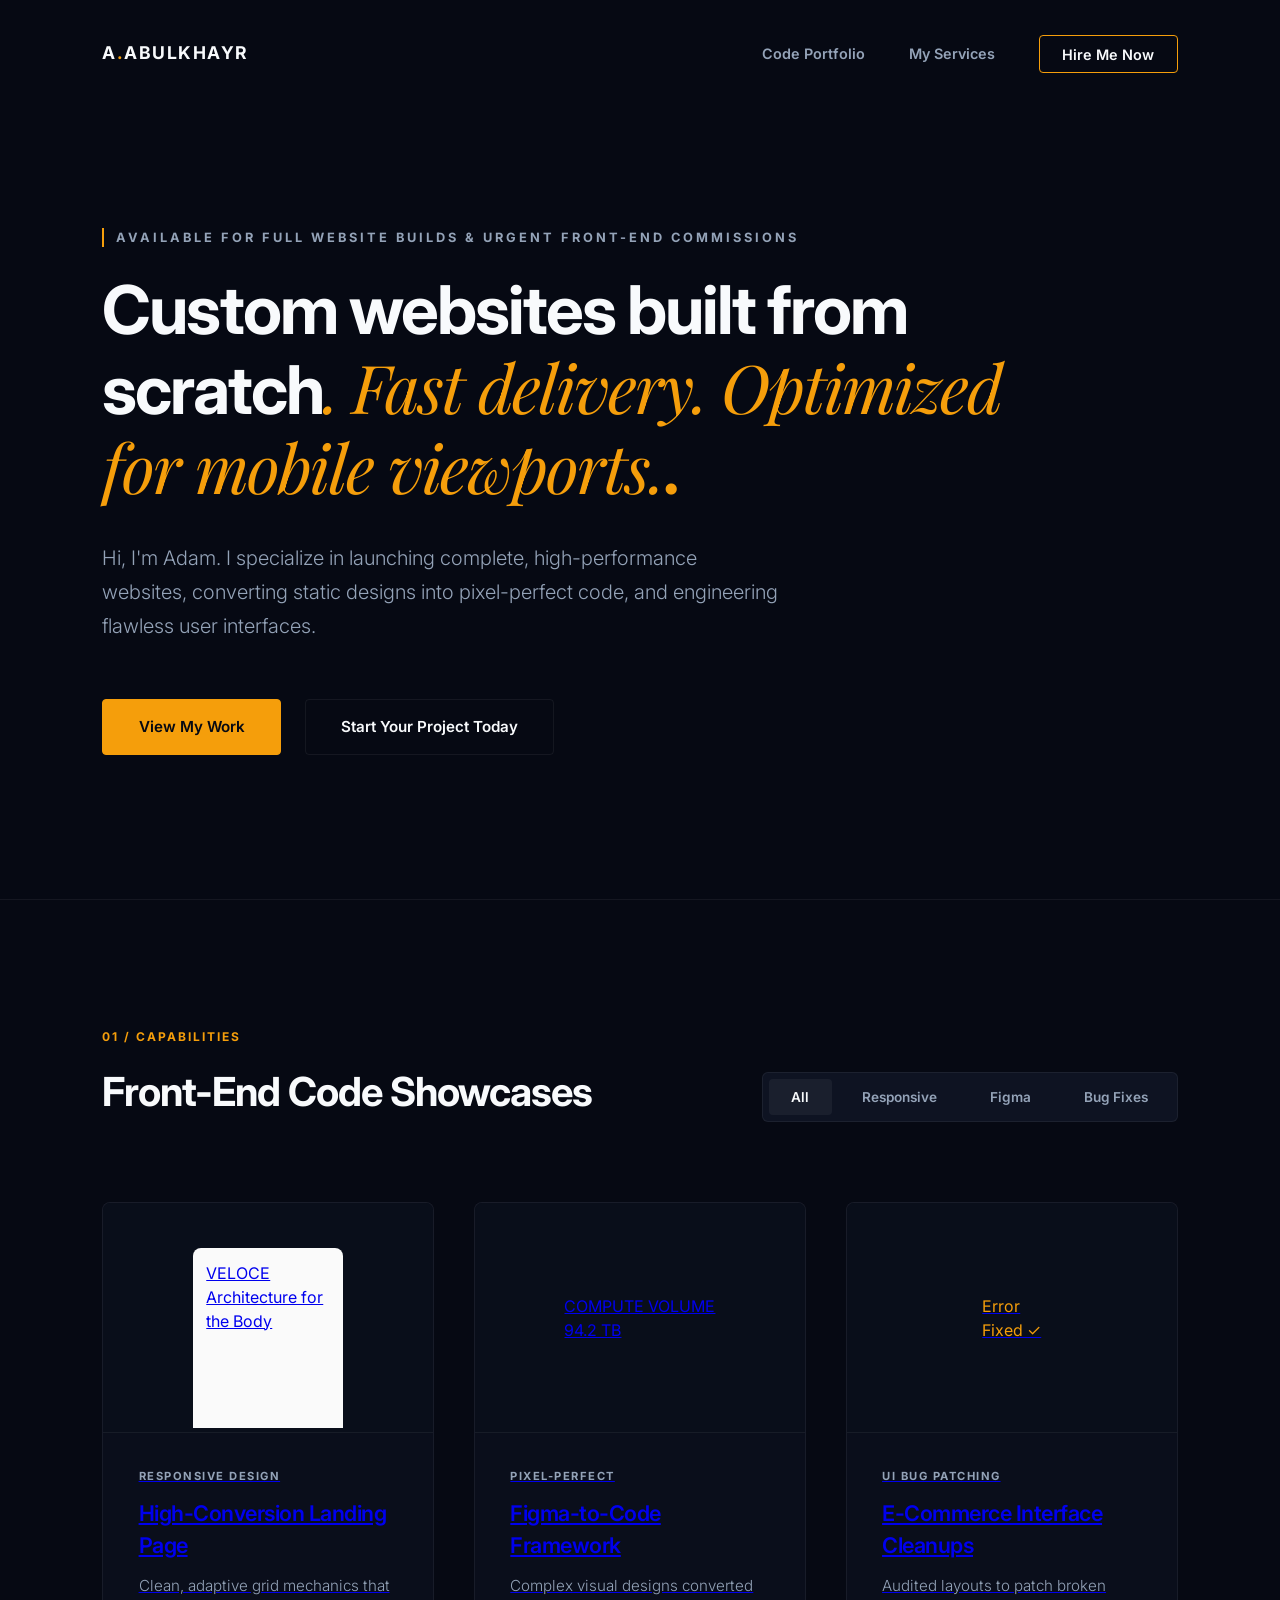
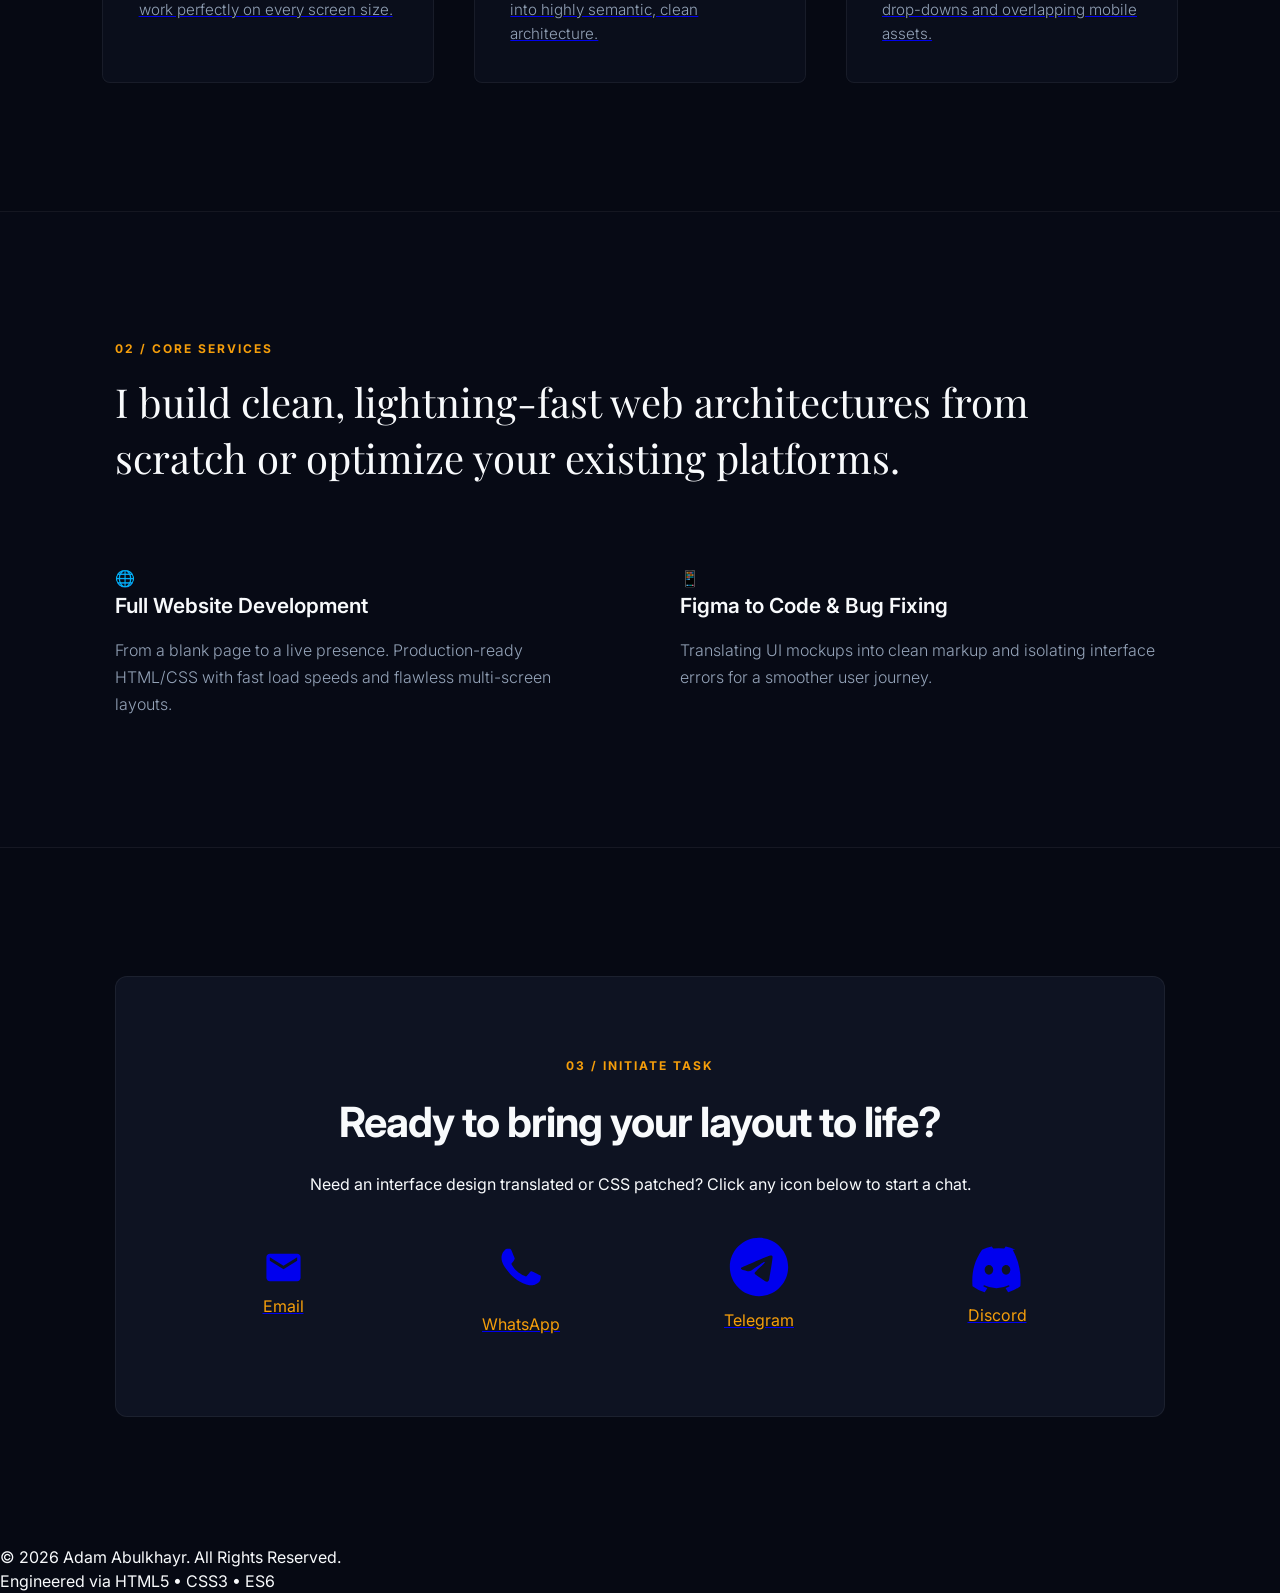
==== commit d7ac5c1e: "Update index.html" ====
--- a/index.html
+++ b/index.html
@@ -44,15 +44,16 @@
                 <h2>Front-End Code Showcases</h2>
             </div>
             <div class="filter-tabs">
-                <button class="filter-btn active" data-filter="all">All Front-End</button>
-                <button class="filter-btn" data-filter="responsive">Responsive Pages</button>
-                <button class="filter-btn" data-filter="figma">Figma to Code</button>
-                <button class="filter-btn" data-filter="bugs">Layout Bug Fixes</button>
+                <button class="filter-btn active" data-filter="all">All</button>
+                <button class="filter-btn" data-filter="responsive">Responsive</button>
+                <button class="filter-btn" data-filter="figma">Figma</button>
+                <button class="filter-btn" data-filter="bugs">Bug Fixes</button>
             </div>
         </div>
 
         <div class="portfolio-grid">
-            <div class="project-card" data-category="responsive" onclick="window.location.href='demos.html#demo1'" style="cursor: pointer;">
+            <!-- Project 1 -->
+            <a href="demos.html#demo1" class="project-card" data-category="responsive">
                 <div class="card-media preview-responsive">
                     <div class="mock-ui-phone-preview">
                         <div class="mini-veloce-hero">
@@ -61,66 +62,66 @@
                             <div class="mini-img-stripe"></div>
                         </div>
                     </div>
-                    <div class="media-overlay"><span>Launch Live Demo</span></div>
+                    <div class="media-overlay"><span>Launch Demo</span></div>
                 </div>
                 <div class="card-body">
-                    <span class="card-tag">RESPONSIVE DESIGN MODULE</span>
+                    <span class="card-tag">RESPONSIVE DESIGN</span>
                     <h3>High-Conversion Landing Page</h3>
-                    <p>A beautifully structured, fast-loading sales page coded cleanly with adaptive grid mechanics that work perfectly on every mobile screen size.</p>
+                    <p>Clean, adaptive grid mechanics that work perfectly on every screen size.</p>
                 </div>
-            </div>
+            </a>
             
-            <div class="project-card" data-category="figma" onclick="window.location.href='demos.html#demo2'" style="cursor: pointer;">
+            <!-- Project 2 -->
+            <a href="demos.html#demo2" class="project-card" data-category="figma">
                 <div class="card-media preview-figma">
                     <div class="mock-ui-canvas-preview">
                         <div class="mini-dashboard-widget">
                             <div class="mini-w-title">COMPUTE VOLUME</div>
                             <div class="mini-w-value">94.2 TB</div>
-                            <div class="mini-w-graph">
-                                <span></span><span></span><span></span><span></span>
-                            </div>
+                            <div class="mini-w-graph"><span></span><span></span><span></span><span></span></div>
                         </div>
                     </div>
-                    <div class="media-overlay"><span>Launch Live Demo</span></div>
+                    <div class="media-overlay"><span>Launch Demo</span></div>
                 </div>
                 <div class="card-body">
-                    <span class="card-tag">PIXEL-PERFECT TRANSLATION</span>
+                    <span class="card-tag">PIXEL-PERFECT</span>
                     <h3>Figma-to-Code Framework</h3>
-                    <p>Direct translation of a complex visual design file into highly semantic, clean HTML/CSS architecture that retains 100% layout accuracy.</p>
+                    <p>Complex visual designs converted into highly semantic, clean architecture.</p>
                 </div>
-            </div>
+            </a>
             
-            <div class="project-card" data-category="bugs" onclick="window.location.href='demos.html#demo3'" style="cursor: pointer;">
+            <!-- Project 3 -->
+            <a href="demos.html#demo3" class="project-card" data-category="bugs">
                 <div class="card-media preview-bugs">
                     <div class="mock-ui-split-preview">
                         <div class="mini-pane-broken"><span>Error</span></div>
                         <div class="mini-pane-fixed"><span>Fixed ✓</span></div>
                     </div>
-                    <div class="media-overlay"><span>Launch Live Demo</span></div>
+                    <div class="media-overlay"><span>Launch Demo</span></div>
                 </div>
                 <div class="card-body">
                     <span class="card-tag">UI BUG PATCHING</span>
                     <h3>E-Commerce Interface Cleanups</h3>
-                    <p>Audited an existing design layout and re-wrote modern layout parameters to fix broken drop-downs, overlapping mobile images, and navigation menus.</p>
+                    <p>Audited layouts to patch broken drop-downs and overlapping mobile assets.</p>
                 </div>
-            </div>
+            </a>
         </div>
     </section>
 
     <section id="services" class="services-section">
         <div class="services-container">
             <p class="section-tag">02 / CORE SERVICES</p>
-            <h2>I build clean, lightning-fast web architectures from scratch or optimize your existing digital platforms.</h2>
+            <h2>I build clean, lightning-fast web architectures from scratch or optimize your existing platforms.</h2>
             <div class="services-grid">
                 <div class="services-col">
                     <div class="service-icon-wrapper">🌐</div>
                     <h3>Full Website Development</h3>
-                    <p>From a blank page to a fully live, responsive web presence. I write highly structured, production-ready HTML and CSS to bring your entire brand online with fast loading speeds and flawless multi-screen layouts.</p>
+                    <p>From a blank page to a live presence. Production-ready HTML/CSS with fast load speeds and flawless multi-screen layouts.</p>
                 </div>
                 <div class="services-col">
                     <div class="service-icon-wrapper">📱</div>
                     <h3>Figma to Code & Bug Fixing</h3>
-                    <p>Have a static design ready to go, or an existing layout that cuts off buttons on mobile phones? I translate UI mockups into clean markup and manually dive into codebases to isolate and patch interface errors fast.</p>
+                    <p>Translating UI mockups into clean markup and isolating interface errors for a smoother user journey.</p>
                 </div>
             </div>
         </div>
@@ -129,43 +130,24 @@
     <section id="contact" class="contact-section">
         <div class="contact-card">
             <p class="section-tag">03 / INITIATE TASK</p>
-            <h2>Ready to bring your front-end layout to life?</h2>
-            <p class="contact-lead">Need an interface design translated or broken CSS layouts patched? Click directly on any platform below to establish an instant link with me.</p>
+            <h2>Ready to bring your layout to life?</h2>
+            <p class="contact-lead">Need an interface design translated or CSS patched? Click any icon below to start a chat.</p>
             
             <div class="massive-icon-matrix">
-                <a href="mailto:iamadamabulkhayr@gmail.com" class="matrix-link-target" title="Send Email" target="_blank" rel="noopener">
-                    <div class="giant-brand-icon icon-gmail">
-                        <svg viewBox="0 0 24 24" fill="currentColor" xmlns="http://www.w3.org/2000/svg" preserveAspectRatio="xMidYMid meet">
-                            <path d="M20 4H4c-1.1 0-2 .9-2 2v12c0 1.1.9 2 2 2h16c1.1 0 2-.9 2-2V6c0-1.1-.9-2-2-2zm0 4l-8 5-8-5V6l8 5 8-5v2z"/>
-                        </svg>
-                    </div>
-                    <span class="matrix-label">Email Dispatch</span>
+                <a href="mailto:iamadamabulkhayr@gmail.com" class="matrix-link-target" target="_blank" rel="noopener">
+                    <div class="giant-brand-icon icon-gmail"><svg viewBox="0 0 24 24" fill="currentColor"><path d="M20 4H4c-1.1 0-2 .9-2 2v12c0 1.1.9 2 2 2h16c1.1 0 2-.9 2-2V6c0-1.1-.9-2-2-2zm0 4l-8 5-8-5V6l8 5 8-5v2z"/></svg></div>
+                    <span class="matrix-label">Email</span>
                 </a>
-
-                <a href="https://wa.me/2349077966090" class="matrix-link-target" title="Chat on WhatsApp" target="_blank" rel="noopener">
-                    <div class="giant-brand-icon icon-whatsapp">
-                        <svg viewBox="0 0 24 24" fill="currentColor" xmlns="http://www.w3.org/2000/svg" preserveAspectRatio="xMidYMid meet">
-                            <path d="M12.004 2c-5.518 0-9.996 4.477-9.996 9.995 0 1.763.458 3.42 1.257 4.876L2 22l5.28-1.385c1.4.764 2.996 1.186 4.724 1.186 5.518 0 9.996-4.477 9.996-9.995C22 6.477 17.522 2 12.004 2zm5.83 14.238c-.24.675-1.187 1.226-1.637 1.272-.44.046-.874.223-2.812-.534-2.48-.968-4.085-3.486-4.207-3.65-.122-.164-1.026-1.365-1.026-2.604 0-1.24.653-1.85.886-2.102.233-.252.512-.315.683-.315.17 0 .342.002.49.01.15.007.35-.057.548.42.204.493.698 1.7.759 1.823.06.124.1.267.018.432-.082.165-.123.268-.246.412-.122.144-.258.32-.367.43-.122.12-.25.25-.107.496.143.245.635 1.047 1.36 1.693.935.83 1.722 1.086 1.967 1.208.245.122.39.103.534-.06.144-.165.613-.712.776-.957.164-.244.327-.205.55-.123.224.083 1.423.67 1.669.793.246.123.408.185.47.29.06.106.06.61-.18 1.285z"/>
-                        </svg>
-                    </div>
+                <a href="https://wa.me/2349077966090" class="matrix-link-target" target="_blank" rel="noopener">
+                    <div class="giant-brand-icon icon-whatsapp"><svg viewBox="0 0 24 24" fill="currentColor"><path d="M17.472 14.382c-.297-.149-1.758-.867-2.03-.967-.273-.099-.471-.148-.67.15-.197.297-.767.966-.94 1.164-.173.199-.347.223-.644.075-.297-.15-1.255-.463-2.39-1.475-.883-.788-1.48-1.761-1.653-2.059-.173-.297-.018-.458.13-.606.134-.133.298-.347.446-.52.149-.174.198-.298.298-.497.099-.198.05-.372-.025-.521-.075-.148-.67-1.613-.918-2.207-.242-.579-.487-.5-.67-.51-.173-.008-.371-.01-.57-.01-.198 0-.52.074-.792.372-.272.297-1.04 1.016-1.04 2.479 0 1.462 1.065 2.875 1.213 3.074.149.198 2.096 3.2 5.077 4.487.709.306 1.262.489 1.694.625.712.227 1.36.195 1.871.118.571-.085 1.758-.719 2.006-1.413.248-.694.248-1.289.173-1.413-.074-.124-.272-.198-.57-.347z"/></svg></div>
                     <span class="matrix-label">WhatsApp</span>
                 </a>
-
-                <a href="https://t.me/adamabulkahyr" class="matrix-link-target" title="Open Telegram Channel" target="_blank" rel="noopener">
-                    <div class="giant-brand-icon icon-telegram">
-                        <svg viewBox="0 0 24 24" fill="currentColor" xmlns="http://www.w3.org/2000/svg" preserveAspectRatio="xMidYMid meet">
-                            <path d="M12 2C6.48 2 2 6.48 2 12s4.48 10 10 10 10-4.48 10-10S17.52 2 12 2zm4.64 6.8c-.15 1.58-.8 5.42-1.13 7.19-.14.75-.42 1-.68 1.03-.58.05-1.02-.38-1.58-.75-.88-.58-1.38-.94-2.23-1.5-1-.65-.35-1 .22-1.59.15-.15 2.71-2.48 2.76-2.69a.2.2 0 00-.05-.18c-.06-.05-.14-.03-.21-.02-.09.02-1.49.95-4.22 2.79-.4.27-.76.41-1.08.4-.36-.01-1.04-.2-1.55-.37-.63-.2-1.12-.31-1.08-.66.02-.18.27-.36.74-.55 2.92-1.27 4.86-2.11 5.83-2.51 2.78-1.16 3.35-1.36 3.73-1.36.08 0 .27.02.39.12.1.08.13.19.14.27-.01.06.01.24 0 .33z"/>
-                        </svg>
-                    </div>
+                <a href="https://t.me/adamabulkahyr" class="matrix-link-target" target="_blank" rel="noopener">
+                    <div class="giant-brand-icon icon-telegram"><svg viewBox="0 0 24 24" fill="currentColor"><path d="M12 2C6.48 2 2 6.48 2 12s4.48 10 10 10 10-4.48 10-10S17.52 2 12 2zm4.64 6.8c-.15 1.58-.8 5.42-1.13 7.19-.14.75-.42 1-.68 1.03-.58.05-1.02-.38-1.58-.75-.88-.58-1.38-.94-2.23-1.5-1-.65-.35-1 .22-1.59.15-.15 2.71-2.48 2.76-2.69a.2.2 0 00-.05-.18c-.06-.05-.14-.03-.21-.02-.09.02-1.49.95-4.22 2.79-.4.27-.76.41-1.08.4-.36-.01-1.04-.2-1.55-.37-.63-.2-1.12-.31-1.08-.66.02-.18.27-.36.74-.55 2.92-1.27 4.86-2.11 5.83-2.51 2.78-1.16 3.35-1.36 3.73-1.36.08 0 .27.02.39.12.1.08.13.19.14.27-.01.06.01.24 0 .33z"/></svg></div>
                     <span class="matrix-label">Telegram</span>
                 </a>
-
-                <a href="#" class="matrix-link-target" title="Copy Discord Username" onclick="navigator.clipboard.writeText('adamabulkahyr'); alert('Discord handle copied to clipboard!'); return false;">
-                    <div class="giant-brand-icon icon-discord">
-                        <svg viewBox="0 0 24 24" fill="currentColor" xmlns="http://www.w3.org/2000/svg" preserveAspectRatio="xMidYMid meet">
-                            <path d="M19.27 4.73a16.1 16.1 0 00-3.97-1.23.05.05 0 00-.05.02c-.17.3-.37.63-.5.78a14.85 14.85 0 00-4.5 0c-.13-.15-.33-.48-.5-.78a.05.05 0 00-.05-.02 16.1 16.1 0 00-3.97 1.23.05.05 0 00-.02.02C2.18 9.79 1.48 14.71 1.83 19.54a.05.05 0 00.02.04 16.18 16.18 0 004.9 2.48.05.05 0 00.06-.02c.38-.52.72-1.07 1-1.65a.05.05 0 00-.03-.07 10.57 10.57 0 01-1.54-.73.05.05 0 010-.09c.1-.07.2-.15.3-.23a.05.05 0 01.05 0 11.53 11.53 0 009.96 0 .05.05 0 01.05 0c.1.08.2.16.3.23a.05.05 0 010 .09 10.51 10.51 0 01-1.54.73.05.05 0 00-.03.07c.29.58.63 1.13 1 1.65a.05.05 0 00.06.02 16.18 16.18 0 004.9-2.48.05.05 0 00.02-.04c.4-5.34-.66-10.22-3.1-14.79a.05.05 0 00-.02-.02zM8.52 14.91c-.95 0-1.74-.88-1.74-1.95s.76-1.95 1.74-1.95c.99 0 1.76.88 1.74 1.95 0 1.07-.75 1.95-1.74 1.95zm6.96 0c-.95 0-1.74-.88-1.74-1.95s.76-1.95 1.74-1.95c.99 0 1.76.88 1.74 1.95 0 1.07-.75 1.95-1.74 1.95z"/>
-                        </svg>
-                    </div>
+                <a href="#" class="matrix-link-target" onclick="navigator.clipboard.writeText('adamabulkahyr'); alert('Discord handle copied!'); return false;">
+                    <div class="giant-brand-icon icon-discord"><svg viewBox="0 0 24 24" fill="currentColor"><path d="M19.27 4.73a16.1 16.1 0 00-3.97-1.23.05.05 0 00-.05.02c-.17.3-.37.63-.5.78a14.85 14.85 0 00-4.5 0c-.13-.15-.33-.48-.5-.78a.05.05 0 00-.05-.02 16.1 16.1 0 00-3.97 1.23.05.05 0 00-.02.02C2.18 9.79 1.48 14.71 1.83 19.54a.05.05 0 00.02.04 16.18 16.18 0 004.9 2.48.05.05 0 00.06-.02c.38-.52.72-1.07 1-1.65a.05.05 0 00-.03-.07 10.57 10.57 0 01-1.54-.73.05.05 0 010-.09c.1-.07.2-.15.3-.23a.05.05 0 01.05 0 11.53 11.53 0 009.96 0 .05.05 0 01.05 0c.1.08.2.16.3.23a.05.05 0 010 .09 10.51 10.51 0 01-1.54.73.05.05 0 00-.03.07c.29.58.63 1.13 1 1.65a.05.05 0 00.06.02 16.18 16.18 0 004.9-2.48.05.05 0 00.02-.04c.4-5.34-.66-10.22-3.1-14.79a.05.05 0 00-.02-.02zM8.52 14.91c-.95 0-1.74-.88-1.74-1.95s.76-1.95 1.74-1.95c.99 0 1.76.88 1.74 1.95 0 1.07-.75 1.95-1.74 1.95zm6.96 0c-.95 0-1.74-.88-1.74-1.95s.76-1.95 1.74-1.95c.99 0 1.76.88 1.74 1.95 0 1.07-.75 1.95-1.74 1.95z"/></svg></div>
                     <span class="matrix-label">Discord</span>
                 </a>
             </div>
@@ -174,8 +156,8 @@
 
     <footer>
         <div class="footer-wrap">
-            <p class="copyright">&copy; 2026 Adam Abulkhayr. All Front-End Execution Rights Reserved.</p>
-            <p class="footer-tech">Engineered via HTML5 • CSS3 • Clean ES6 JavaScript</p>
+            <p>&copy; 2026 Adam Abulkhayr. All Rights Reserved.</p>
+            <p>Engineered via HTML5 • CSS3 • ES6</p>
         </div>
     </footer>
 
--- a/style.css
+++ b/style.css
@@ -1,71 +1,116 @@
-/* --- BASE SETUP --- */
-* { margin: 0; padding: 0; box-sizing: border-box; }
-body { 
-    font-family: 'Inter', sans-serif; 
-    background-color: #0a0a0a; 
-    color: #e0e0e0; 
-    line-height: 1.6;
-    overflow-x: hidden; 
+:root {
+    --bg-base: #060913;
+    --bg-surface: #0e1322;
+    --bg-card: rgba(14, 19, 34, 0.6);
+    --border-subtle: rgba(255, 255, 255, 0.06);
+    --text-main: #f8fafc;
+    --text-muted: #94a3b8;
+    --accent: #f59e0b;
+    --accent-hover: #fbbf24;
+    --transition-smooth: all 0.4s cubic-bezier(0.16, 1, 0.3, 1);
 }
 
-/* --- HEADER --- */
-header { 
-    display: flex; 
-    flex-direction: column; 
-    align-items: center; 
-    padding: 2rem; 
-    gap: 1rem; 
-}
-nav { display: flex; gap: 1rem; flex-wrap: wrap; justify-content: center; }
+/* Global Layout Rules */
+* { margin: 0; padding: 0; box-sizing: border-box !important; font-family: 'Inter', sans-serif; scroll-behavior: smooth; }
+html, body { background-color: var(--bg-base); color: var(--text-main); overflow-x: hidden; width: 100%; position: relative; line-height: 1.5; }
+span { color: var(--accent); }
+.serif-italic { font-family: 'Playfair Display', serif; font-style: italic; font-weight: 400; }
+.section-tag { font-size: 0.75rem; font-weight: 700; letter-spacing: 2px; color: var(--accent); margin-bottom: 1rem; }
 
-/* --- HERO --- */
-.hero { padding: 4rem 1rem; text-align: center; }
-.hero h1 { font-size: clamp(2rem, 8vw, 4rem); margin-bottom: 1rem; }
-.hero-lead { max-width: 600px; margin: 0 auto 2rem; }
+/* Media Safety - Keeps everything inside the phone screen */
+img, svg, video { max-width: 100% !important; height: auto !important; }
 
-/* --- PORTFOLIO GRID (Responsive Fix) --- */
-.portfolio-grid {
-    display: grid;
-    grid-template-columns: 1fr; /* 1 column on mobile */
-    gap: 1.5rem;
-    padding: 1rem;
-    max-width: 1200px;
-    margin: 0 auto;
+/* Background Overlays */
+.bg-glow { position: absolute; width: 700px; height: 700px; border-radius: 50%; background: radial-gradient(circle, rgba(245, 158, 11, 0.04) 0%, rgba(0,0,0,0) 70%); z-index: -2; pointer-events: none; }
+.glow-1 { top: -15%; left: -10%; }
+.glow-2 { top: 45%; right: -15%; }
+.grid-overlay { position: fixed; top: 0; left: 0; width: 100%; height: 100%; background-image: linear-gradient(rgba(255, 255, 255, 0.005) 1px, transparent 1px), linear-gradient(90deg, rgba(255, 255, 255, 0.005) 1px, transparent 1px); background-size: 40px 40px; z-index: -1; pointer-events: none; }
+
+/* Header & Nav */
+header { display: flex; justify-content: space-between; align-items: center; padding: 2.5rem 8%; position: absolute; width: 100%; z-index: 10; }
+.logo { font-weight: 700; font-size: 1.1rem; letter-spacing: 1.5px; }
+nav a { color: var(--text-muted); text-decoration: none; font-weight: 600; font-size: 0.9rem; margin-left: 2.5rem; transition: var(--transition-smooth); }
+nav a:hover { color: var(--text-main); }
+.nav-cta { border: 1px solid var(--accent); color: var(--text-main) !important; padding: 0.6rem 1.4rem; border-radius: 4px; }
+.nav-cta:hover { background-color: rgba(245, 158, 11, 0.1); transform: translateY(-1px); }
+
+/* Hero */
+.hero { min-height: 100vh; display: flex; align-items: center; padding: 0 8%; border-bottom: 1px solid var(--border-subtle); }
+.hero-container { max-width: 920px; padding-top: 5rem; }
+.subtitle-tag { font-size: 0.8rem; text-transform: uppercase; letter-spacing: 3px; color: var(--text-muted); margin-bottom: 1.5rem; display: inline-block; border-left: 2px solid var(--accent); padding-left: 12px; }
+.hero h1 { font-size: 4.2rem; font-weight: 700; line-height: 1.15; letter-spacing: -2px; margin-bottom: 2rem; }
+.hero-lead { font-size: 1.25rem; line-height: 1.7; color: var(--text-muted); max-width: 680px; margin-bottom: 3.5rem; font-weight: 300; }
+.hero-actions { display: flex; gap: 1.5rem; }
+
+.btn-primary, .btn-secondary { padding: 1rem 2.2rem; border-radius: 4px; font-weight: 600; text-decoration: none; font-size: 0.95rem; transition: var(--transition-smooth); cursor: pointer; border: 1px solid transparent; }
+.btn-primary { background-color: var(--accent); color: var(--bg-base); border-color: var(--accent); }
+.btn-primary:hover { background-color: var(--accent-hover); border-color: var(--accent-hover); transform: translateY(-2px); box-shadow: 0 10px 20px rgba(245, 158, 11, 0.15); }
+.btn-secondary { background-color: transparent; color: var(--text-main); border-color: var(--border-subtle); }
+.btn-secondary:hover { background-color: rgba(255,255,255,0.02); border-color: var(--text-muted); transform: translateY(-2px); }
+
+/* Portfolio Grid Infrastructure */
+.work-section { padding: 8rem 8%; border-bottom: 1px solid var(--border-subtle); }
+.section-header { display: flex; justify-content: space-between; align-items: flex-end; margin-bottom: 5rem; }
+.work-section h2 { font-size: 2.5rem; letter-spacing: -1px; font-weight: 700; }
+.filter-tabs { display: flex; gap: 0.5rem; background: var(--bg-surface); padding: 0.4rem; border-radius: 6px; border: 1px solid var(--border-subtle); }
+.filter-btn { background: transparent; border: none; color: var(--text-muted); padding: 0.6rem 1.4rem; font-size: 0.85rem; font-weight: 600; border-radius: 4px; cursor: pointer; transition: var(--transition-smooth); }
+.filter-btn.active, .filter-btn:hover { color: var(--text-main); background: rgba(255, 255, 255, 0.05); }
+
+.portfolio-grid { display: grid; grid-template-columns: repeat(auto-fit, minmax(300px, 1fr)); gap: 2.5rem; }
+.project-card { background: var(--bg-card); border: 1px solid var(--border-subtle); border-radius: 8px; overflow: hidden; backdrop-filter: blur(16px); transition: var(--transition-smooth); display: flex; flex-direction: column; }
+.project-card.hidden { display: none; }
+.project-card:hover { transform: translateY(-8px); border-color: rgba(245, 158, 11, 0.3); box-shadow: 0 15px 30px rgba(0,0,0,0.3); }
+
+.card-media { height: 230px; position: relative; border-bottom: 1px solid var(--border-subtle); display: flex; align-items: center; justify-content: center; overflow: hidden; background: #090e1a; }
+.media-overlay { position: absolute; width: 100%; height: 100%; background: rgba(6, 9, 19, 0.85); opacity: 0; display: flex; align-items: center; justify-content: center; transition: var(--transition-smooth); z-index: 5; }
+.project-card:hover .media-overlay { opacity: 1; }
+.media-overlay span { border: 1px solid var(--accent); padding: 0.5rem 1.2rem; font-size: 0.85rem; font-weight: 600; border-radius: 4px; background: var(--bg-base); }
+
+.card-body { padding: 2.2rem; flex-grow: 1; display: flex; flex-direction: column; }
+.card-tag { font-size: 0.7rem; font-weight: 700; color: var(--text-muted); letter-spacing: 1.5px; display: block; margin-bottom: 0.75rem; }
+.card-body h3 { font-size: 1.35rem; margin-bottom: 0.75rem; font-weight: 600; letter-spacing: -0.5px; }
+.card-body p { color: var(--text-muted); line-height: 1.6; font-size: 0.95rem; font-weight: 300; }
+
+/* Mini Previews */
+.mock-ui-phone-preview { width: 150px; height: 180px; background: #fafafa; border-radius: 8px 8px 0 0; padding: 12px; border: 1px solid rgba(255,255,255,0.1); transform: translateY(20px); transition: var(--transition-smooth); }
+.project-card:hover .mock-ui-phone-preview { transform: translateY(10px) scale(1.03); }
+
+/* Services Layout */
+.services-section { padding: 8rem 8%; background: rgba(14, 19, 34, 0.2); border-bottom: 1px solid var(--border-subtle); }
+.services-container { max-width: 1050px; margin: 0 auto; }
+.services-section h2 { font-family: 'Playfair Display', serif; font-size: 2.5rem; font-weight: 400; line-height: 1.4; margin-bottom: 5rem; }
+.services-grid { display: grid; grid-template-columns: 1fr 1fr; gap: 5rem; }
+.services-col h3 { font-size: 1.3rem; margin-bottom: 1rem; font-weight: 600; }
+.services-col p { color: var(--text-muted); line-height: 1.7; font-size: 1rem; font-weight: 300; }
+
+/* Communications Matrix */
+.contact-section { padding: 8rem 8%; display: flex; justify-content: center; }
+.contact-card { background: var(--bg-surface); border: 1px solid var(--border-subtle); border-radius: 12px; padding: 5rem 4rem; max-width: 1050px; width: 100%; text-align: center; }
+.contact-section h2 { font-size: 2.6rem; letter-spacing: -1px; margin-bottom: 1.2rem; font-weight: 700; }
+.massive-icon-matrix { display: grid; grid-template-columns: repeat(4, 1fr); gap: 2rem; justify-items: center; align-items: center; margin-top: 2rem; }
+
+/* Responsive Media Engine */
+@media (max-width: 1050px) {
+    .services-grid { grid-template-columns: 1fr; gap: 3rem; }
 }
 
-.project-card {
-    background: #111;
-    border: 1px solid #222;
-    padding: 1.5rem;
-    border-radius: 12px;
-    cursor: pointer;
+@media (max-width: 960px) {
+    .hero h1 { font-size: 3rem; }
+    .section-header { flex-direction: column; align-items: flex-start; gap: 2rem; }
+    header { padding: 2rem 5%; }
+    .hero, .work-section, .services-section, .contact-section { padding-left: 5%; padding-right: 5%; }
 }
 
-.card-media { 
-    width: 100%; 
-    height: 200px; 
-    background: #222; 
-    margin-bottom: 1rem; 
-    border-radius: 8px; 
+@media (max-width: 768px) {
+    header { position: relative; flex-direction: column; gap: 20px; padding: 2rem; }
+    nav { margin-top: 10px; display: flex; gap: 15px; }
+    nav a { margin-left: 0; }
+    .hero { min-height: auto; padding: 6rem 5% 4rem; text-align: center; }
+    .hero-container { padding-top: 0; }
+    .hero h1 { font-size: 2.5rem; }
+    .hero-actions { justify-content: center; }
+    .portfolio-grid { grid-template-columns: 1fr; padding: 0 5%; }
+    .massive-icon-matrix { grid-template-columns: repeat(2, 1fr); gap: 2rem; }
+    .contact-card { padding: 3rem 1rem; }
+    .footer-wrap { flex-direction: column; text-align: center; gap: 15px; }
 }
-
-/* --- MEDIA QUERIES --- */
-@media (min-width: 600px) {
-    .portfolio-grid { grid-template-columns: repeat(2, 1fr); }
-}
-
-@media (min-width: 900px) {
-    .portfolio-grid { grid-template-columns: repeat(3, 1fr); }
-    header { flex-direction: row; justify-content: space-between; padding: 2rem 5rem; }
-}
-
-/* --- UTILITY --- */
-.btn-primary, .btn-secondary {
-    display: inline-block;
-    padding: 0.8rem 1.5rem;
-    text-decoration: none;
-    border-radius: 5px;
-    margin: 0.5rem;
-}
-.btn-primary { background: #fff; color: #000; font-weight: 700; }
-.btn-secondary { border: 1px solid #fff; color: #fff; }
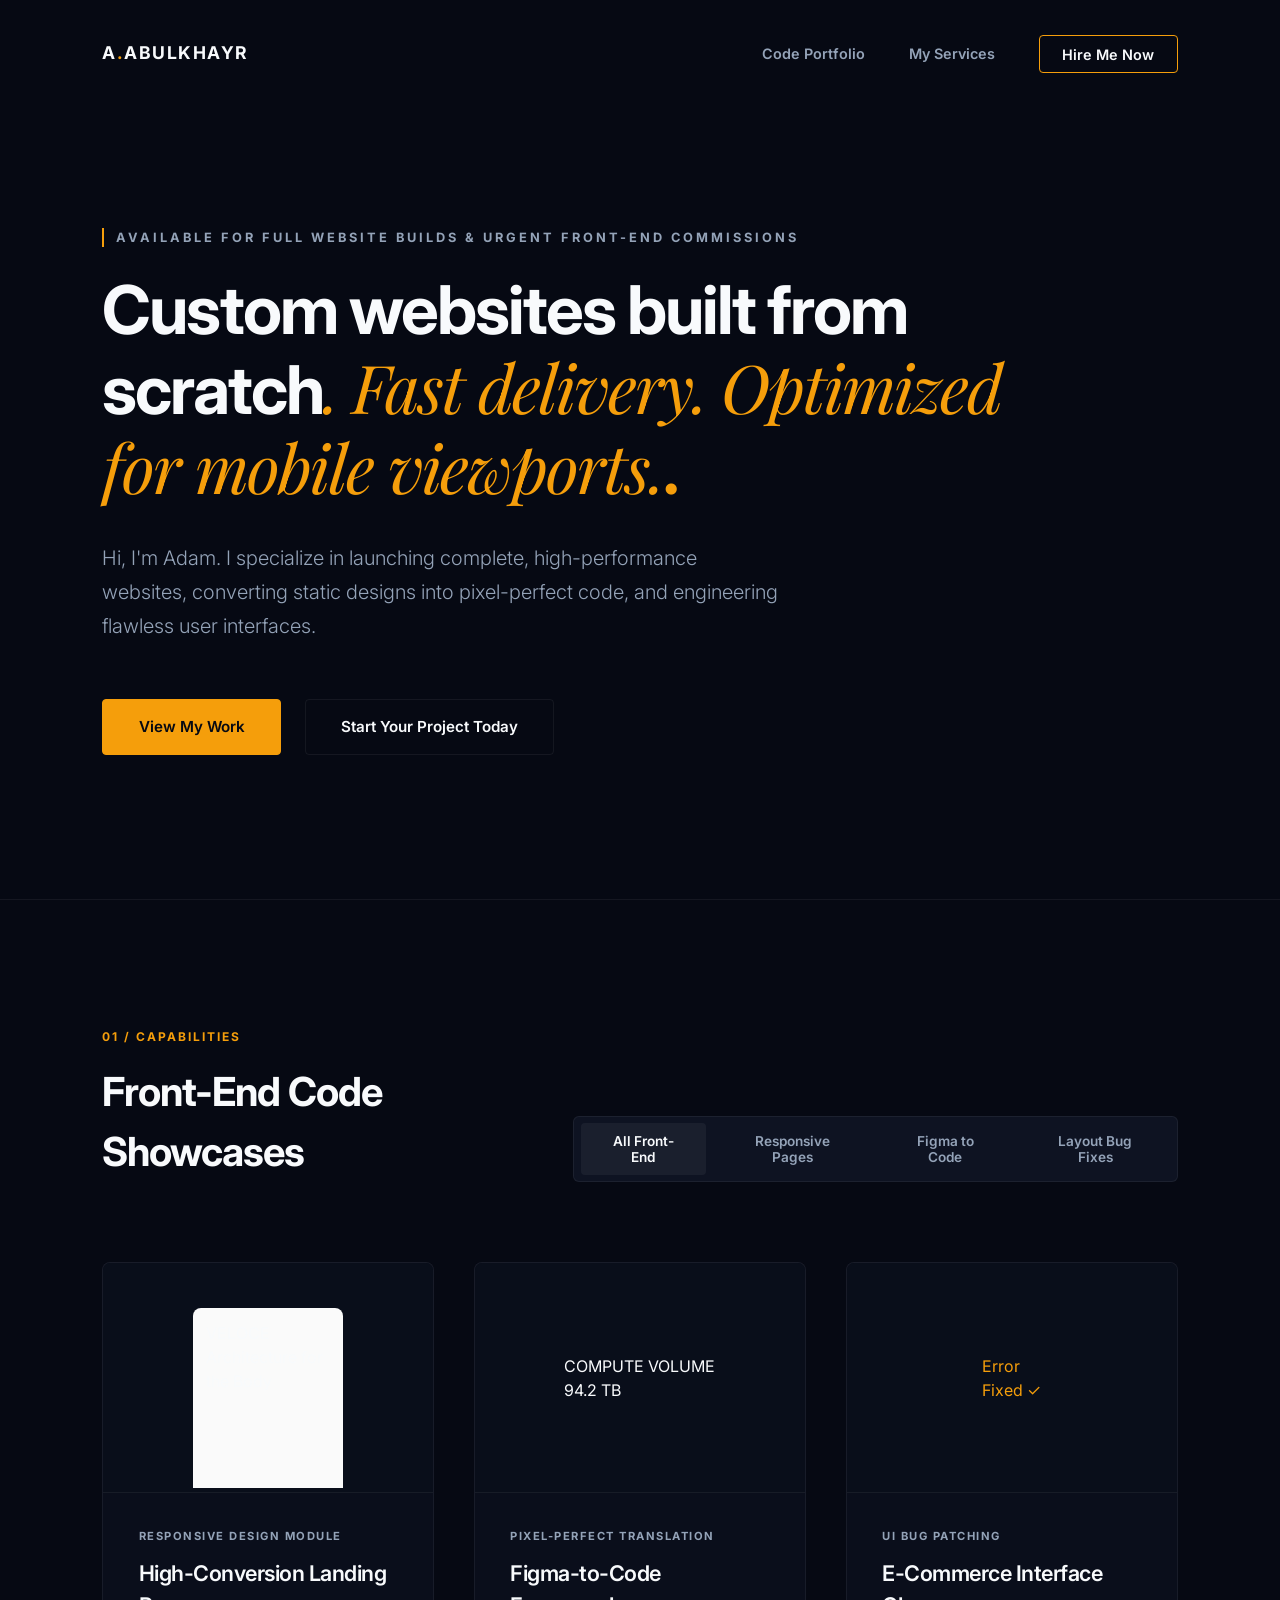
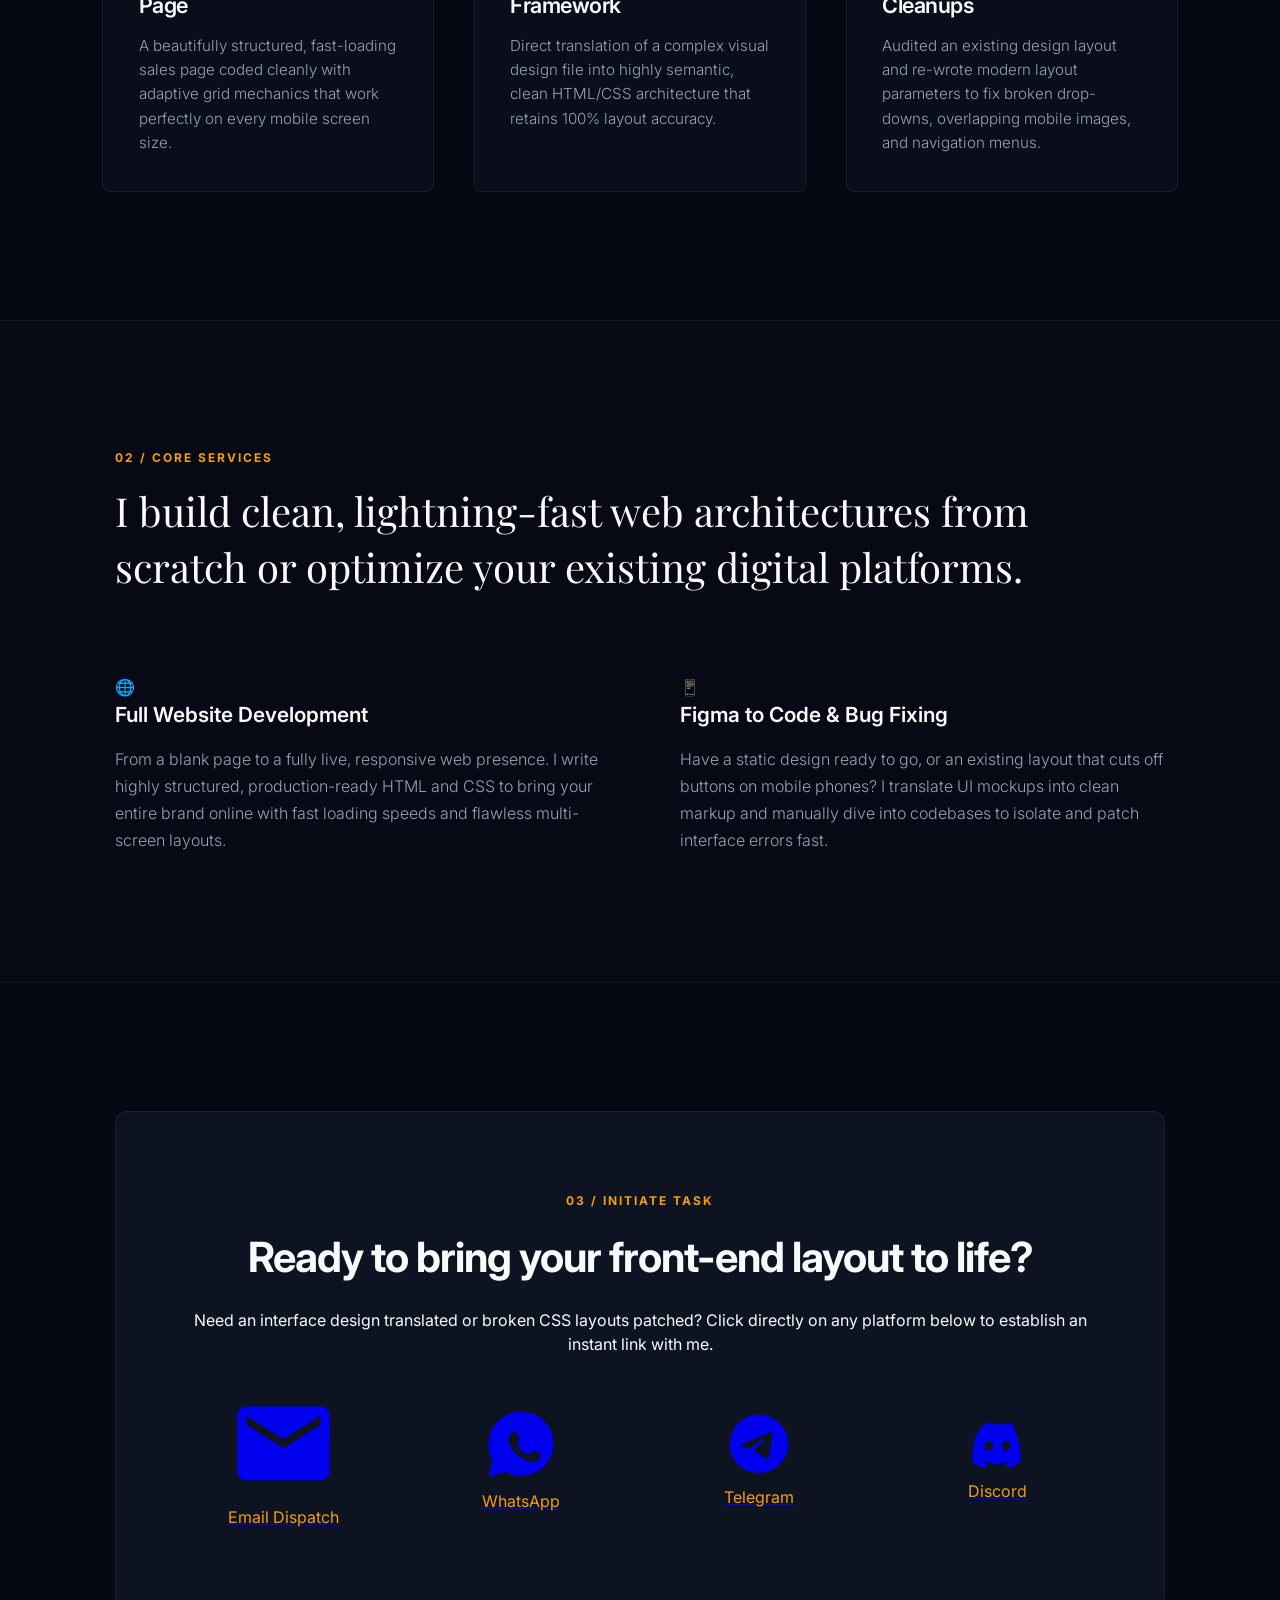
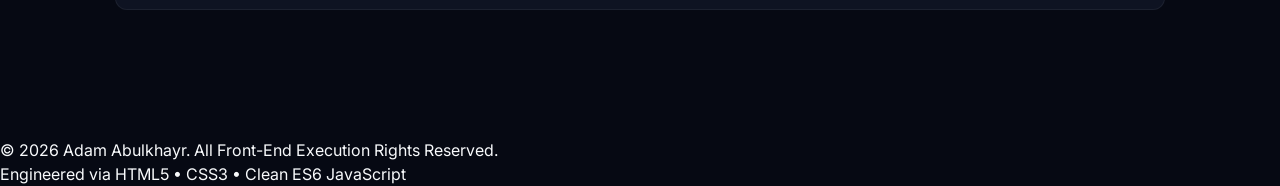
==== commit b1cd9e71: "Update index.html" ====
--- a/index.html
+++ b/index.html
@@ -44,16 +44,15 @@
                 <h2>Front-End Code Showcases</h2>
             </div>
             <div class="filter-tabs">
-                <button class="filter-btn active" data-filter="all">All</button>
-                <button class="filter-btn" data-filter="responsive">Responsive</button>
-                <button class="filter-btn" data-filter="figma">Figma</button>
-                <button class="filter-btn" data-filter="bugs">Bug Fixes</button>
+                <button class="filter-btn active" data-filter="all">All Front-End</button>
+                <button class="filter-btn" data-filter="responsive">Responsive Pages</button>
+                <button class="filter-btn" data-filter="figma">Figma to Code</button>
+                <button class="filter-btn" data-filter="bugs">Layout Bug Fixes</button>
             </div>
         </div>
 
         <div class="portfolio-grid">
-            <!-- Project 1 -->
-            <a href="demos.html#demo1" class="project-card" data-category="responsive">
+            <div class="project-card" data-category="responsive" onclick="window.location.href='demos.html#demo1'" style="cursor: pointer;">
                 <div class="card-media preview-responsive">
                     <div class="mock-ui-phone-preview">
                         <div class="mini-veloce-hero">
@@ -62,66 +61,66 @@
                             <div class="mini-img-stripe"></div>
                         </div>
                     </div>
-                    <div class="media-overlay"><span>Launch Demo</span></div>
+                    <div class="media-overlay"><span>Launch Live Demo</span></div>
                 </div>
                 <div class="card-body">
-                    <span class="card-tag">RESPONSIVE DESIGN</span>
+                    <span class="card-tag">RESPONSIVE DESIGN MODULE</span>
                     <h3>High-Conversion Landing Page</h3>
-                    <p>Clean, adaptive grid mechanics that work perfectly on every screen size.</p>
+                    <p>A beautifully structured, fast-loading sales page coded cleanly with adaptive grid mechanics that work perfectly on every mobile screen size.</p>
                 </div>
-            </a>
+            </div>
             
-            <!-- Project 2 -->
-            <a href="demos.html#demo2" class="project-card" data-category="figma">
+            <div class="project-card" data-category="figma" onclick="window.location.href='demos.html#demo2'" style="cursor: pointer;">
                 <div class="card-media preview-figma">
                     <div class="mock-ui-canvas-preview">
                         <div class="mini-dashboard-widget">
                             <div class="mini-w-title">COMPUTE VOLUME</div>
                             <div class="mini-w-value">94.2 TB</div>
-                            <div class="mini-w-graph"><span></span><span></span><span></span><span></span></div>
+                            <div class="mini-w-graph">
+                                <span></span><span></span><span></span><span></span>
+                            </div>
                         </div>
                     </div>
-                    <div class="media-overlay"><span>Launch Demo</span></div>
+                    <div class="media-overlay"><span>Launch Live Demo</span></div>
                 </div>
                 <div class="card-body">
-                    <span class="card-tag">PIXEL-PERFECT</span>
+                    <span class="card-tag">PIXEL-PERFECT TRANSLATION</span>
                     <h3>Figma-to-Code Framework</h3>
-                    <p>Complex visual designs converted into highly semantic, clean architecture.</p>
+                    <p>Direct translation of a complex visual design file into highly semantic, clean HTML/CSS architecture that retains 100% layout accuracy.</p>
                 </div>
-            </a>
+            </div>
             
-            <!-- Project 3 -->
-            <a href="demos.html#demo3" class="project-card" data-category="bugs">
+            <div class="project-card" data-category="bugs" onclick="window.location.href='demos.html#demo3'" style="cursor: pointer;">
                 <div class="card-media preview-bugs">
                     <div class="mock-ui-split-preview">
                         <div class="mini-pane-broken"><span>Error</span></div>
                         <div class="mini-pane-fixed"><span>Fixed ✓</span></div>
                     </div>
-                    <div class="media-overlay"><span>Launch Demo</span></div>
+                    <div class="media-overlay"><span>Launch Live Demo</span></div>
                 </div>
                 <div class="card-body">
                     <span class="card-tag">UI BUG PATCHING</span>
                     <h3>E-Commerce Interface Cleanups</h3>
-                    <p>Audited layouts to patch broken drop-downs and overlapping mobile assets.</p>
+                    <p>Audited an existing design layout and re-wrote modern layout parameters to fix broken drop-downs, overlapping mobile images, and navigation menus.</p>
                 </div>
-            </a>
+            </div>
         </div>
     </section>
 
     <section id="services" class="services-section">
         <div class="services-container">
             <p class="section-tag">02 / CORE SERVICES</p>
-            <h2>I build clean, lightning-fast web architectures from scratch or optimize your existing platforms.</h2>
+            <h2>I build clean, lightning-fast web architectures from scratch or optimize your existing digital platforms.</h2>
             <div class="services-grid">
                 <div class="services-col">
                     <div class="service-icon-wrapper">🌐</div>
                     <h3>Full Website Development</h3>
-                    <p>From a blank page to a live presence. Production-ready HTML/CSS with fast load speeds and flawless multi-screen layouts.</p>
+                    <p>From a blank page to a fully live, responsive web presence. I write highly structured, production-ready HTML and CSS to bring your entire brand online with fast loading speeds and flawless multi-screen layouts.</p>
                 </div>
                 <div class="services-col">
                     <div class="service-icon-wrapper">📱</div>
                     <h3>Figma to Code & Bug Fixing</h3>
-                    <p>Translating UI mockups into clean markup and isolating interface errors for a smoother user journey.</p>
+                    <p>Have a static design ready to go, or an existing layout that cuts off buttons on mobile phones? I translate UI mockups into clean markup and manually dive into codebases to isolate and patch interface errors fast.</p>
                 </div>
             </div>
         </div>
@@ -130,24 +129,43 @@
     <section id="contact" class="contact-section">
         <div class="contact-card">
             <p class="section-tag">03 / INITIATE TASK</p>
-            <h2>Ready to bring your layout to life?</h2>
-            <p class="contact-lead">Need an interface design translated or CSS patched? Click any icon below to start a chat.</p>
+            <h2>Ready to bring your front-end layout to life?</h2>
+            <p class="contact-lead">Need an interface design translated or broken CSS layouts patched? Click directly on any platform below to establish an instant link with me.</p>
             
             <div class="massive-icon-matrix">
-                <a href="mailto:iamadamabulkhayr@gmail.com" class="matrix-link-target" target="_blank" rel="noopener">
-                    <div class="giant-brand-icon icon-gmail"><svg viewBox="0 0 24 24" fill="currentColor"><path d="M20 4H4c-1.1 0-2 .9-2 2v12c0 1.1.9 2 2 2h16c1.1 0 2-.9 2-2V6c0-1.1-.9-2-2-2zm0 4l-8 5-8-5V6l8 5 8-5v2z"/></svg></div>
-                    <span class="matrix-label">Email</span>
+                <a href="mailto:iamadamabulkhayr@gmail.com" class="matrix-link-target" title="Send Email" target="_blank" rel="noopener">
+                    <div class="giant-brand-icon icon-gmail">
+                        <svg viewBox="0 0 24 24" fill="currentColor" xmlns="http://www.w3.org/2000/svg" preserveAspectRatio="xMidYMid meet">
+                            <path d="M20 4H4c-1.1 0-2 .9-2 2v12c0 1.1.9 2 2 2h16c1.1 0 2-.9 2-2V6c0-1.1-.9-2-2-2zm0 4l-8 5-8-5V6l8 5 8-5v2z"/>
+                        </svg>
+                    </div>
+                    <span class="matrix-label">Email Dispatch</span>
                 </a>
-                <a href="https://wa.me/2349077966090" class="matrix-link-target" target="_blank" rel="noopener">
-                    <div class="giant-brand-icon icon-whatsapp"><svg viewBox="0 0 24 24" fill="currentColor"><path d="M17.472 14.382c-.297-.149-1.758-.867-2.03-.967-.273-.099-.471-.148-.67.15-.197.297-.767.966-.94 1.164-.173.199-.347.223-.644.075-.297-.15-1.255-.463-2.39-1.475-.883-.788-1.48-1.761-1.653-2.059-.173-.297-.018-.458.13-.606.134-.133.298-.347.446-.52.149-.174.198-.298.298-.497.099-.198.05-.372-.025-.521-.075-.148-.67-1.613-.918-2.207-.242-.579-.487-.5-.67-.51-.173-.008-.371-.01-.57-.01-.198 0-.52.074-.792.372-.272.297-1.04 1.016-1.04 2.479 0 1.462 1.065 2.875 1.213 3.074.149.198 2.096 3.2 5.077 4.487.709.306 1.262.489 1.694.625.712.227 1.36.195 1.871.118.571-.085 1.758-.719 2.006-1.413.248-.694.248-1.289.173-1.413-.074-.124-.272-.198-.57-.347z"/></svg></div>
+
+                <a href="https://wa.me/2349077966090" class="matrix-link-target" title="Chat on WhatsApp" target="_blank" rel="noopener">
+                    <div class="giant-brand-icon icon-whatsapp">
+                        <svg viewBox="0 0 24 24" fill="currentColor" xmlns="http://www.w3.org/2000/svg" preserveAspectRatio="xMidYMid meet">
+                            <path d="M12.004 2c-5.518 0-9.996 4.477-9.996 9.995 0 1.763.458 3.42 1.257 4.876L2 22l5.28-1.385c1.4.764 2.996 1.186 4.724 1.186 5.518 0 9.996-4.477 9.996-9.995C22 6.477 17.522 2 12.004 2zm5.83 14.238c-.24.675-1.187 1.226-1.637 1.272-.44.046-.874.223-2.812-.534-2.48-.968-4.085-3.486-4.207-3.65-.122-.164-1.026-1.365-1.026-2.604 0-1.24.653-1.85.886-2.102.233-.252.512-.315.683-.315.17 0 .342.002.49.01.15.007.35-.057.548.42.204.493.698 1.7.759 1.823.06.124.1.267.018.432-.082.165-.123.268-.246.412-.122.144-.258.32-.367.43-.122.12-.25.25-.107.496.143.245.635 1.047 1.36 1.693.935.83 1.722 1.086 1.967 1.208.245.122.39.103.534-.06.144-.165.613-.712.776-.957.164-.244.327-.205.55-.123.224.083 1.423.67 1.669.793.246.123.408.185.47.29.06.106.06.61-.18 1.285z"/>
+                        </svg>
+                    </div>
                     <span class="matrix-label">WhatsApp</span>
                 </a>
-                <a href="https://t.me/adamabulkahyr" class="matrix-link-target" target="_blank" rel="noopener">
-                    <div class="giant-brand-icon icon-telegram"><svg viewBox="0 0 24 24" fill="currentColor"><path d="M12 2C6.48 2 2 6.48 2 12s4.48 10 10 10 10-4.48 10-10S17.52 2 12 2zm4.64 6.8c-.15 1.58-.8 5.42-1.13 7.19-.14.75-.42 1-.68 1.03-.58.05-1.02-.38-1.58-.75-.88-.58-1.38-.94-2.23-1.5-1-.65-.35-1 .22-1.59.15-.15 2.71-2.48 2.76-2.69a.2.2 0 00-.05-.18c-.06-.05-.14-.03-.21-.02-.09.02-1.49.95-4.22 2.79-.4.27-.76.41-1.08.4-.36-.01-1.04-.2-1.55-.37-.63-.2-1.12-.31-1.08-.66.02-.18.27-.36.74-.55 2.92-1.27 4.86-2.11 5.83-2.51 2.78-1.16 3.35-1.36 3.73-1.36.08 0 .27.02.39.12.1.08.13.19.14.27-.01.06.01.24 0 .33z"/></svg></div>
+
+                <a href="https://t.me/adamabulkahyr" class="matrix-link-target" title="Open Telegram Channel" target="_blank" rel="noopener">
+                    <div class="giant-brand-icon icon-telegram">
+                        <svg viewBox="0 0 24 24" fill="currentColor" xmlns="http://www.w3.org/2000/svg" preserveAspectRatio="xMidYMid meet">
+                            <path d="M12 2C6.48 2 2 6.48 2 12s4.48 10 10 10 10-4.48 10-10S17.52 2 12 2zm4.64 6.8c-.15 1.58-.8 5.42-1.13 7.19-.14.75-.42 1-.68 1.03-.58.05-1.02-.38-1.58-.75-.88-.58-1.38-.94-2.23-1.5-1-.65-.35-1 .22-1.59.15-.15 2.71-2.48 2.76-2.69a.2.2 0 00-.05-.18c-.06-.05-.14-.03-.21-.02-.09.02-1.49.95-4.22 2.79-.4.27-.76.41-1.08.4-.36-.01-1.04-.2-1.55-.37-.63-.2-1.12-.31-1.08-.66.02-.18.27-.36.74-.55 2.92-1.27 4.86-2.11 5.83-2.51 2.78-1.16 3.35-1.36 3.73-1.36.08 0 .27.02.39.12.1.08.13.19.14.27-.01.06.01.24 0 .33z"/>
+                        </svg>
+                    </div>
                     <span class="matrix-label">Telegram</span>
                 </a>
-                <a href="#" class="matrix-link-target" onclick="navigator.clipboard.writeText('adamabulkahyr'); alert('Discord handle copied!'); return false;">
-                    <div class="giant-brand-icon icon-discord"><svg viewBox="0 0 24 24" fill="currentColor"><path d="M19.27 4.73a16.1 16.1 0 00-3.97-1.23.05.05 0 00-.05.02c-.17.3-.37.63-.5.78a14.85 14.85 0 00-4.5 0c-.13-.15-.33-.48-.5-.78a.05.05 0 00-.05-.02 16.1 16.1 0 00-3.97 1.23.05.05 0 00-.02.02C2.18 9.79 1.48 14.71 1.83 19.54a.05.05 0 00.02.04 16.18 16.18 0 004.9 2.48.05.05 0 00.06-.02c.38-.52.72-1.07 1-1.65a.05.05 0 00-.03-.07 10.57 10.57 0 01-1.54-.73.05.05 0 010-.09c.1-.07.2-.15.3-.23a.05.05 0 01.05 0 11.53 11.53 0 009.96 0 .05.05 0 01.05 0c.1.08.2.16.3.23a.05.05 0 010 .09 10.51 10.51 0 01-1.54.73.05.05 0 00-.03.07c.29.58.63 1.13 1 1.65a.05.05 0 00.06.02 16.18 16.18 0 004.9-2.48.05.05 0 00.02-.04c.4-5.34-.66-10.22-3.1-14.79a.05.05 0 00-.02-.02zM8.52 14.91c-.95 0-1.74-.88-1.74-1.95s.76-1.95 1.74-1.95c.99 0 1.76.88 1.74 1.95 0 1.07-.75 1.95-1.74 1.95zm6.96 0c-.95 0-1.74-.88-1.74-1.95s.76-1.95 1.74-1.95c.99 0 1.76.88 1.74 1.95 0 1.07-.75 1.95-1.74 1.95z"/></svg></div>
+
+                <a href="#" class="matrix-link-target" title="Copy Discord Username" onclick="navigator.clipboard.writeText('adamabulkahyr'); alert('Discord handle copied to clipboard!'); return false;">
+                    <div class="giant-brand-icon icon-discord">
+                        <svg viewBox="0 0 24 24" fill="currentColor" xmlns="http://www.w3.org/2000/svg" preserveAspectRatio="xMidYMid meet">
+                            <path d="M19.27 4.73a16.1 16.1 0 00-3.97-1.23.05.05 0 00-.05.02c-.17.3-.37.63-.5.78a14.85 14.85 0 00-4.5 0c-.13-.15-.33-.48-.5-.78a.05.05 0 00-.05-.02 16.1 16.1 0 00-3.97 1.23.05.05 0 00-.02.02C2.18 9.79 1.48 14.71 1.83 19.54a.05.05 0 00.02.04 16.18 16.18 0 004.9 2.48.05.05 0 00.06-.02c.38-.52.72-1.07 1-1.65a.05.05 0 00-.03-.07 10.57 10.57 0 01-1.54-.73.05.05 0 010-.09c.1-.07.2-.15.3-.23a.05.05 0 01.05 0 11.53 11.53 0 009.96 0 .05.05 0 01.05 0c.1.08.2.16.3.23a.05.05 0 010 .09 10.51 10.51 0 01-1.54.73.05.05 0 00-.03.07c.29.58.63 1.13 1 1.65a.05.05 0 00.06.02 16.18 16.18 0 004.9-2.48.05.05 0 00.02-.04c.4-5.34-.66-10.22-3.1-14.79a.05.05 0 00-.02-.02zM8.52 14.91c-.95 0-1.74-.88-1.74-1.95s.76-1.95 1.74-1.95c.99 0 1.76.88 1.74 1.95 0 1.07-.75 1.95-1.74 1.95zm6.96 0c-.95 0-1.74-.88-1.74-1.95s.76-1.95 1.74-1.95c.99 0 1.76.88 1.74 1.95 0 1.07-.75 1.95-1.74 1.95z"/>
+                        </svg>
+                    </div>
                     <span class="matrix-label">Discord</span>
                 </a>
             </div>
@@ -156,8 +174,8 @@
 
     <footer>
         <div class="footer-wrap">
-            <p>&copy; 2026 Adam Abulkhayr. All Rights Reserved.</p>
-            <p>Engineered via HTML5 • CSS3 • ES6</p>
+            <p class="copyright">&copy; 2026 Adam Abulkhayr. All Front-End Execution Rights Reserved.</p>
+            <p class="footer-tech">Engineered via HTML5 • CSS3 • Clean ES6 JavaScript</p>
         </div>
     </footer>
 
